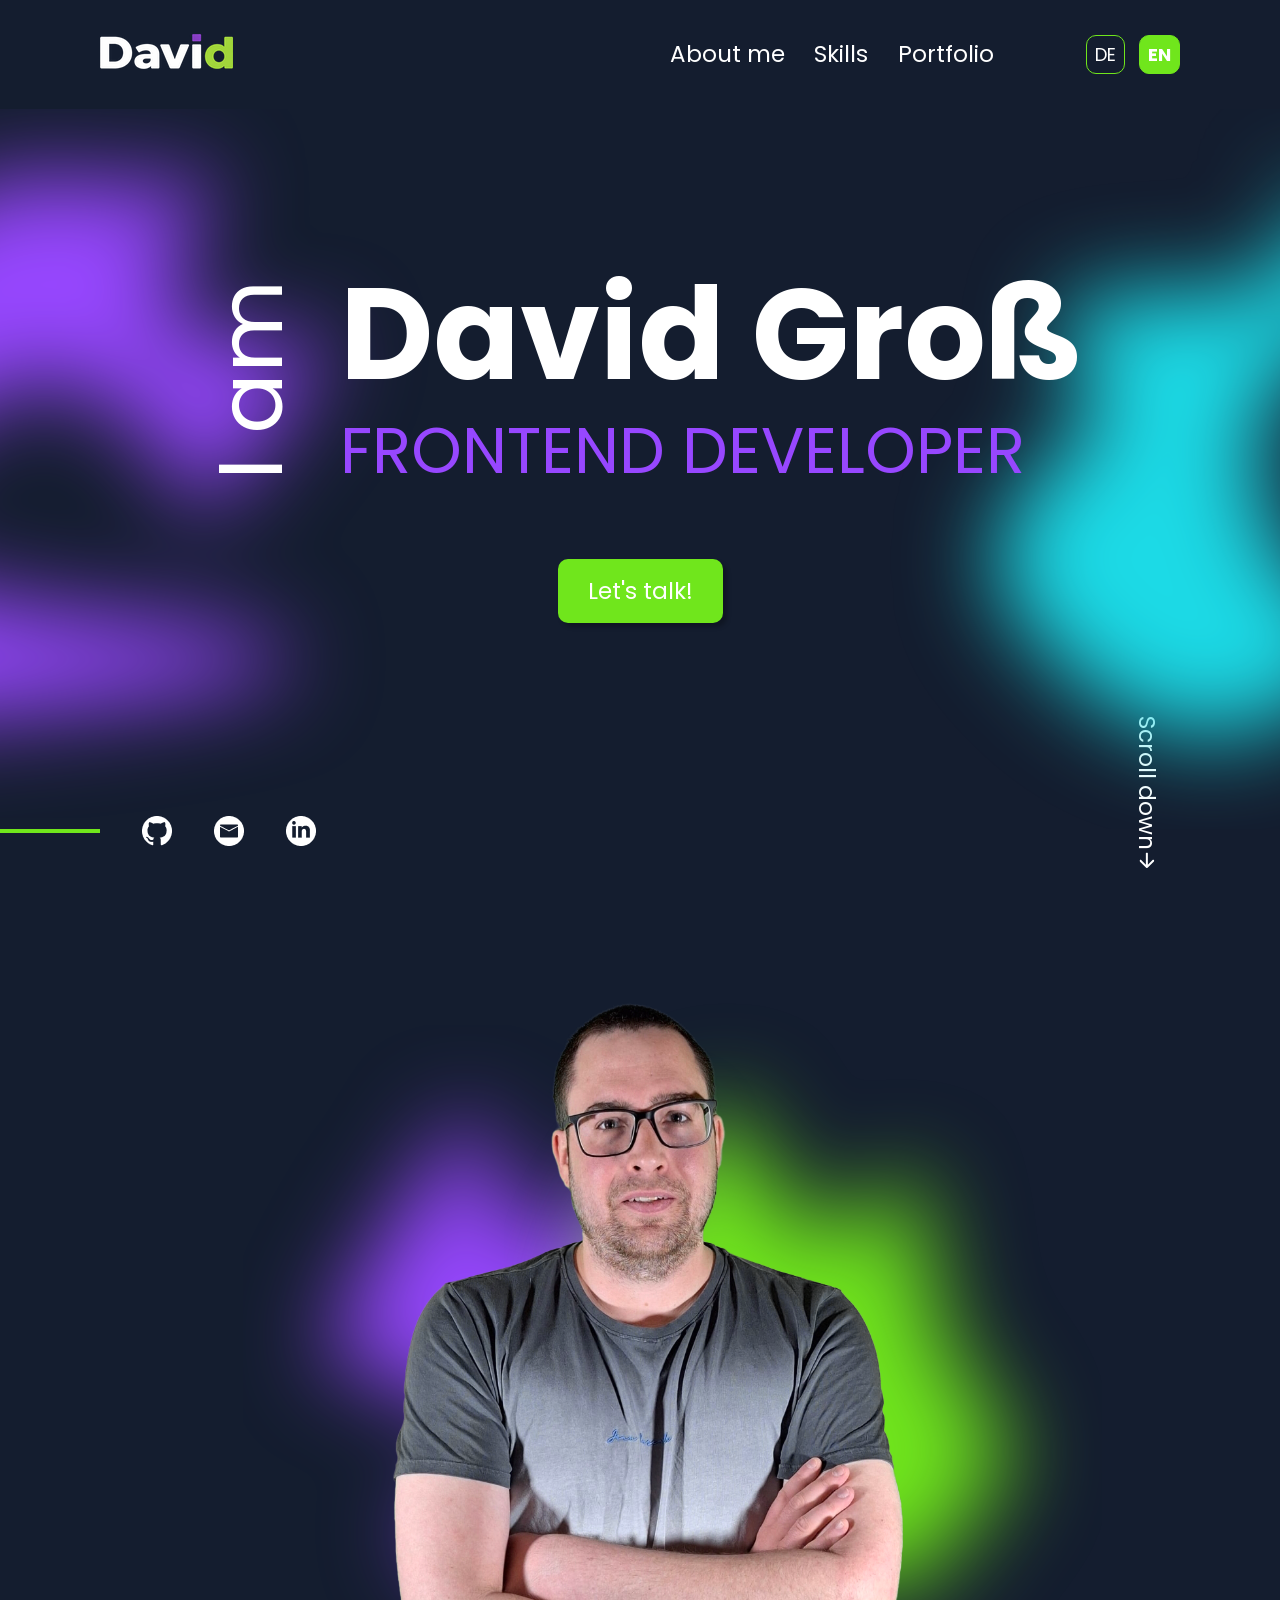
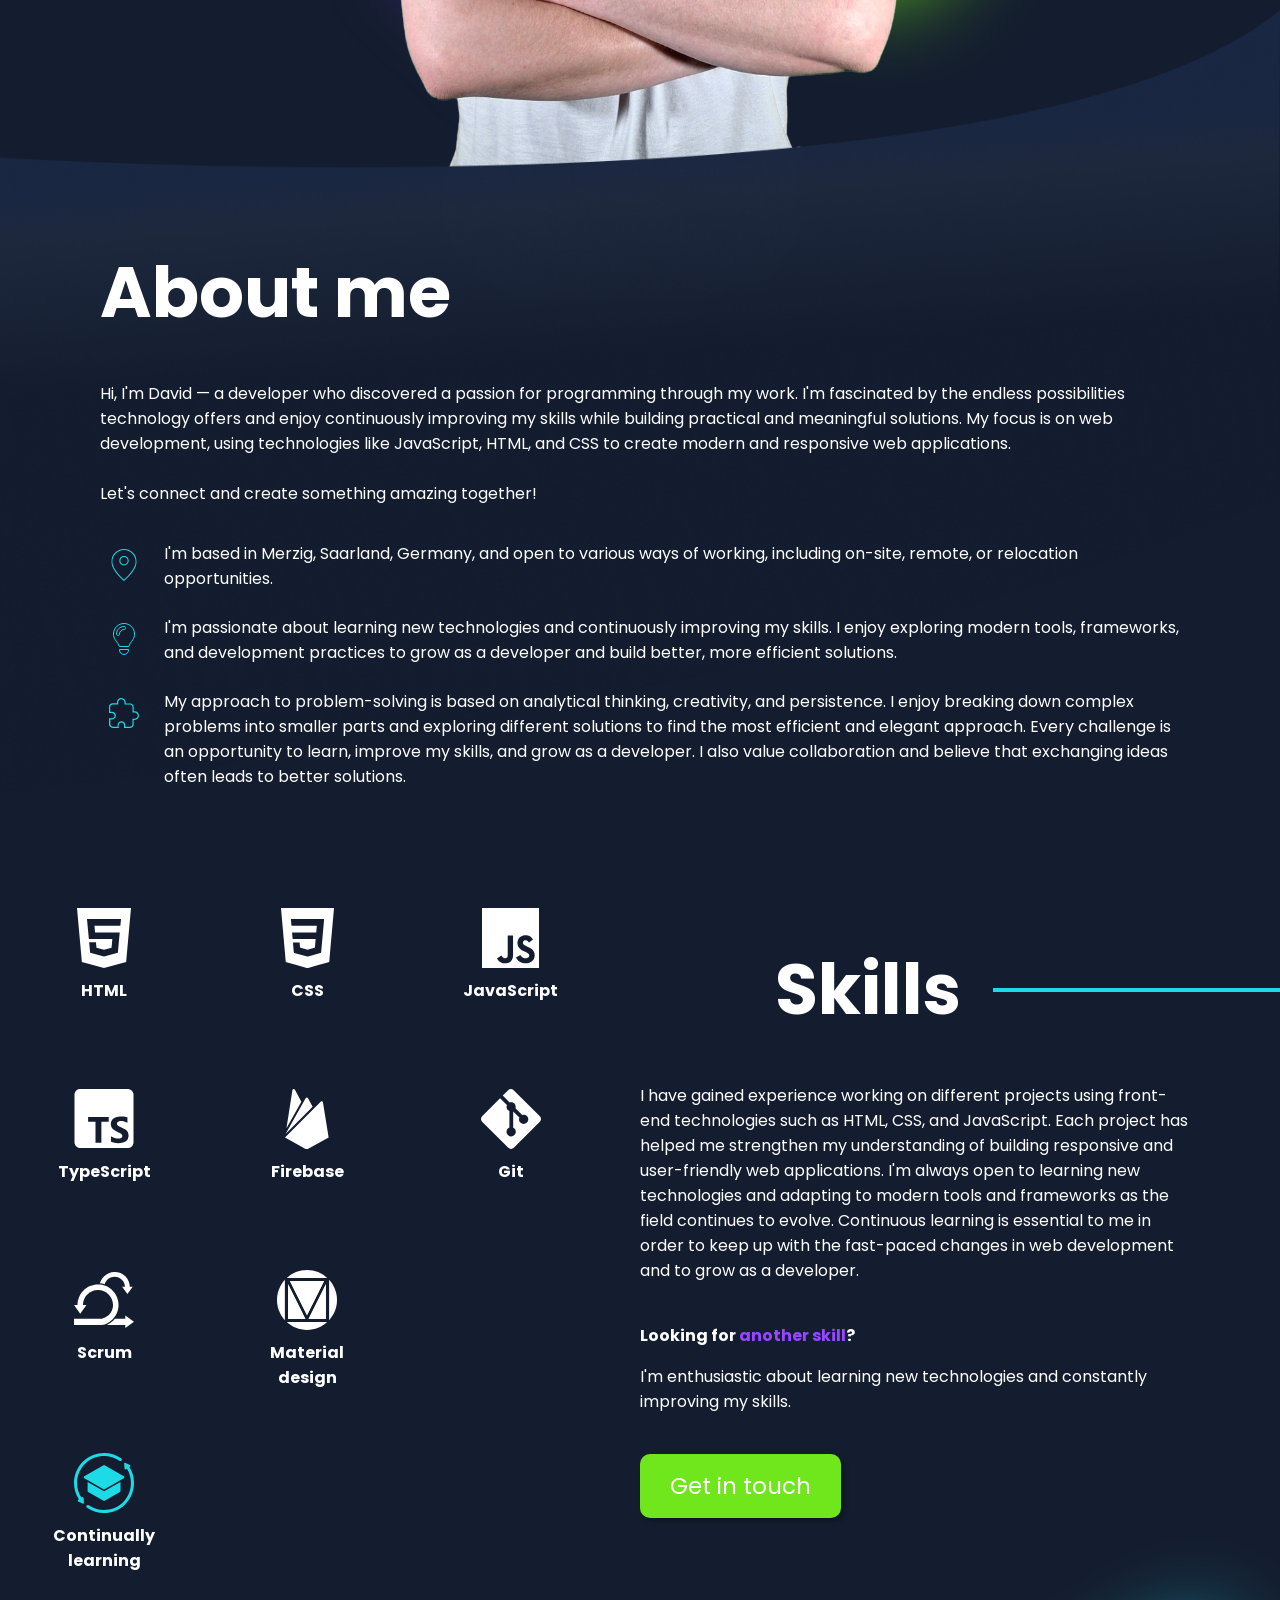
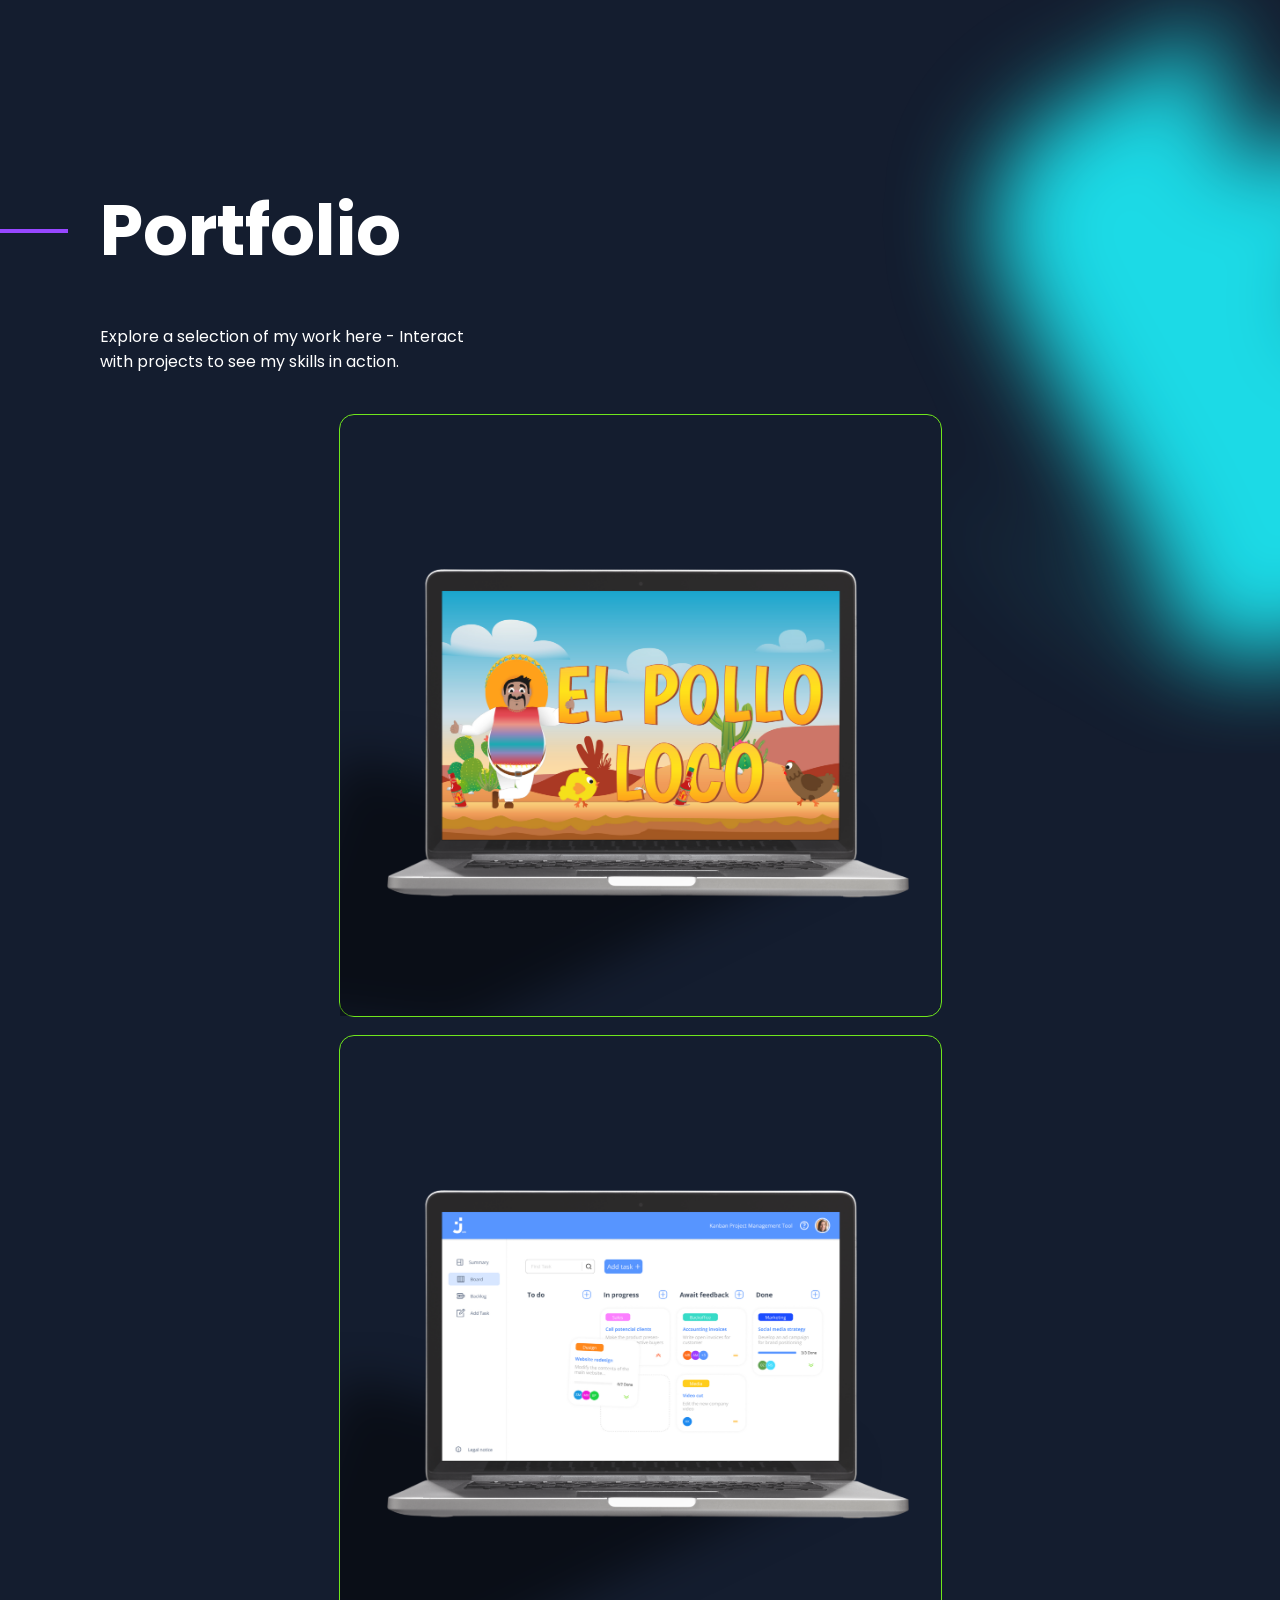
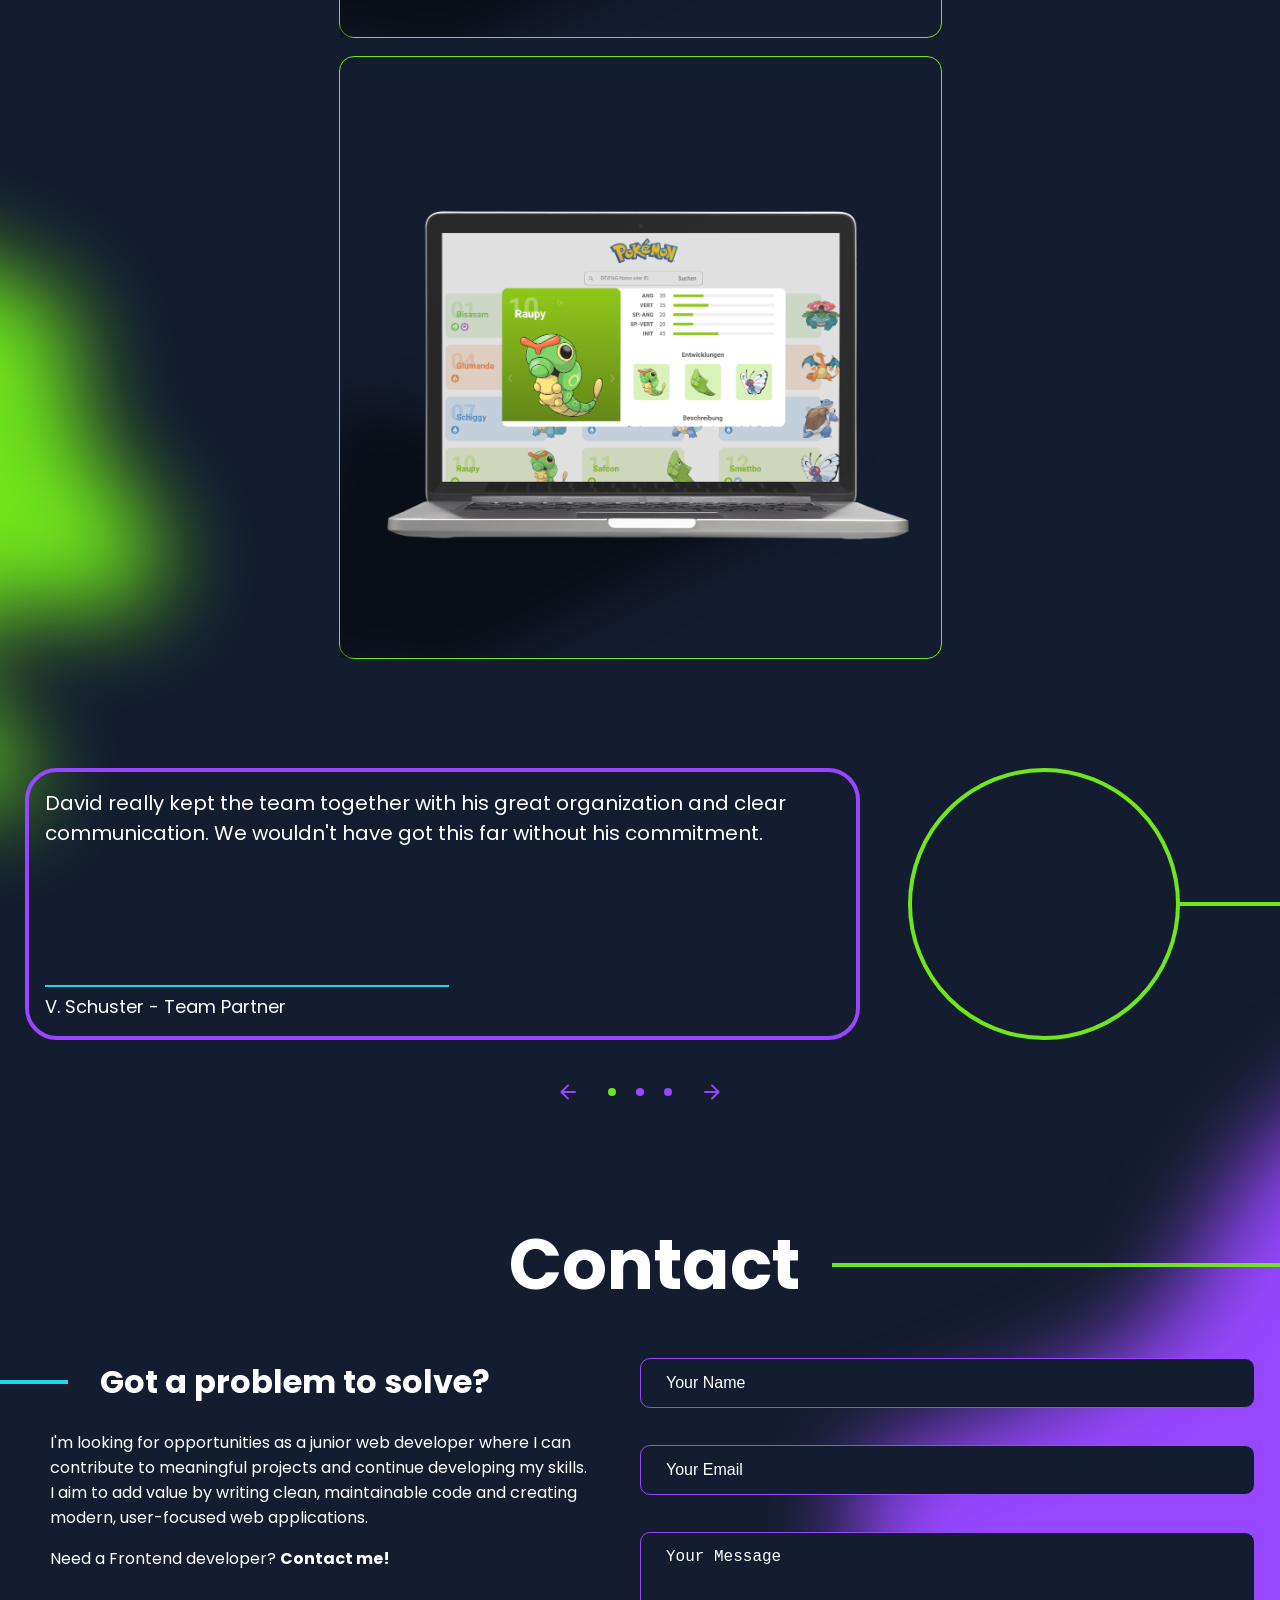
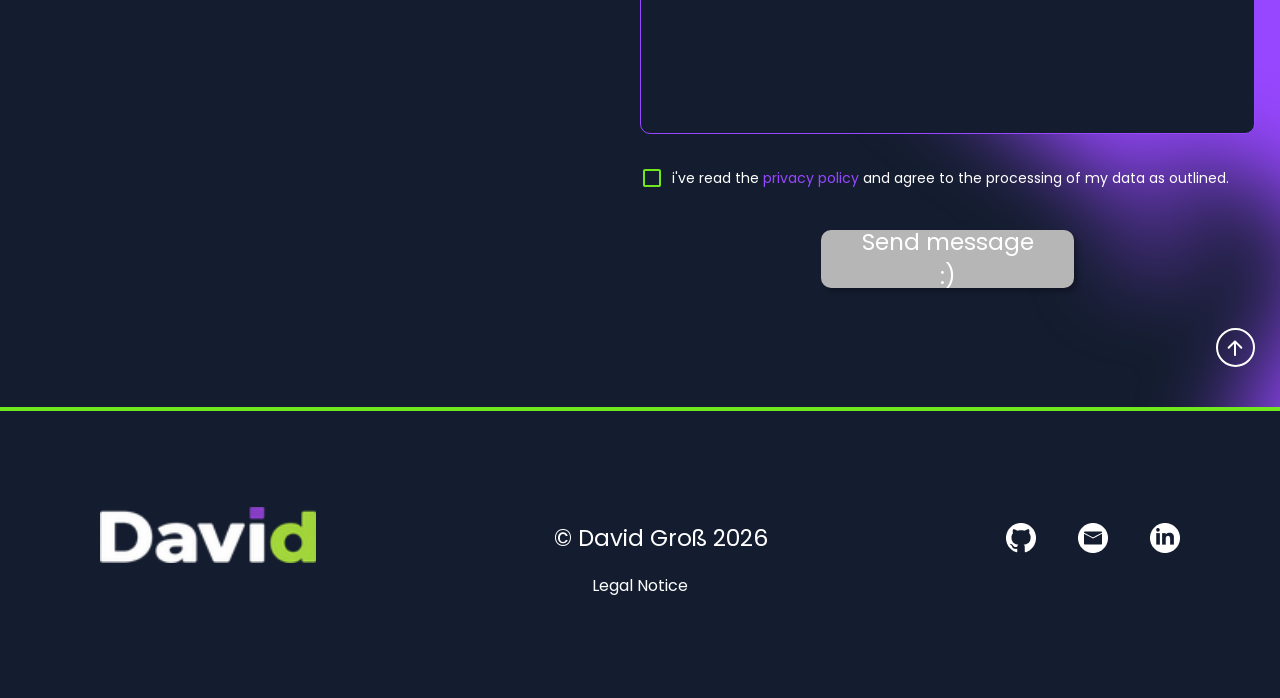
==== index.html @ eefb0d8e "edit for responsivness" ====
<!DOCTYPE html>
<html lang="en">

<head>
    <meta charset="UTF-8">
    <meta name="viewport" content="width=device-width, initial-scale=1.0">
    <title>Portfolio</title>
    <link rel="stylesheet" href="./style.css">
    <link rel="icon" type="image/x-icon" href="./assets/img/david-hero.png">
</head>

<body class="index-body" onload="init()">
    <section id="overlay" class="overlay d_none">
        <div class="overlay-card">
            <header class="overlay-header">
                <img src="./assets/img/david.png" alt="my Name">
                <button id="close_overlay" class="main-nav-burger-menu-btn">
                    <svg width="35" height="32" viewBox="0 0 35 32" fill="none">
                        <path d="M7 5.00024L27.6506 26.7615" stroke="white" stroke-width="2" stroke-linecap="round" />
                        <path d="M7 27L27.46 5.05939" stroke="white" stroke-width="2" stroke-linecap="round" />
                    </svg>
                </button>
            </header>
            <section class="overlay-menu-body">
                <nav class="overlay-nav">
                    <div class="overlay-nav-menu-links">
                        <div class="overlay-nav-menu-links-highlight-div">
                            <a data-i18n="nav.about_me" href="#about_me"></a>
                            <div class="overlay-nav-menu-links-highlight"></div>
                        </div>
                        <div class="overlay-nav-menu-links-highlight-div">
                            <a data-i18n="nav.skills" href="#skills"></a>
                            <div class="overlay-nav-menu-links-highlight"></div>
                        </div>
                        <div class="overlay-nav-menu-links-highlight-div">
                            <a href="#portfolio">Portfolio</a>
                            <div class="overlay-nav-menu-links-highlight"></div>
                        </div>
                        <div class="overlay-nav-menu-links-highlight-div">
                            <a data-i18n="nav.contact" href="#contact_section"></a>
                            <div class="overlay-nav-menu-links-highlight"></div>
                        </div>
                    </div>
                    <div class="overlay-nav-btns">
                        <button id="language_de_mobile">DE</button>
                        <p>/</p>
                        <button id="language_en_mobile">EN</button>
                    </div>
                </nav>
            </section>
        </div>
    </section>
    <main class="document-main">
        <nav class="main-nav">
            <div class="main-nav-content-limit">
                <a id="nav_to_Landing_section" href="#landing_section"><img src="./assets/img/david.png"
                        alt="my Name"></a>
                <section class="main-nav-menu">
                    <div class="main-nav-menu-links">
                        <div class="main-nav-menu-links-highlight-div">
                            <a data-i18n="nav.about_me" href="#about_me"></a>
                            <div class="main-nav-menu-links-highlight"></div>
                        </div>
                        <div class="main-nav-menu-links-highlight-div">
                            <a data-i18n="nav.skills" href="#skills"></a>
                            <div class="main-nav-menu-links-highlight"></div>
                        </div>
                        <div class="main-nav-menu-links-highlight-div">
                            <a href="#portfolio">Portfolio</a>
                            <div class="main-nav-menu-links-highlight"></div>
                        </div>
                    </div>
                    <div class="main-nav-btns">
                        <button id="language_de">DE</button>
                        <button id="language_en">EN</button>
                    </div>
                </section>
                <button id="open_overlay" class="main-nav-burger-menu-btn">
                    <svg width="32" height="30" viewBox="0 0 32 30" fill="none">
                        <path d="M1 1H31" stroke="white" stroke-width="2" stroke-linecap="round" />
                        <path d="M1 15H31" stroke="white" stroke-width="2" stroke-linecap="round" />
                        <path d="M1 29H31" stroke="white" stroke-width="2" stroke-linecap="round" />
                    </svg>
                </button>
            </div>
        </nav>
        <section class="landing-section" id="landing_section">
            <div class="landing-section-content">
                <section class="landing-section-content-main">
                    <div class="rotate-div">
                        <p class="landing-section-content-main-p">I am</p>
                    </div>
                    <div class="landing-section-content-main-container">
                        <h1>David Groß</h1>
                        <p class="landing-section-content-main-container-p">FRONTEND DEVELOPER</p>
                    </div>
                </section>
                <div class="landing-section-content-main-btn-container">
                    <a class="landing-section-content-main-btn" href="#contact_section" data-i18n="landing.btn"></a>
                </div>
            </div>
            <div class="landing-section-scr-dwn">
                <p data-i18n="landing.scrlDown"></p>
                <svg width="15" height="16" viewBox="0 0 15 16" fill="none">
                    <path
                        d="M8.36394 12.172L13.0209 7.515C13.4114 7.12453 14.0445 7.12453 14.4349 7.515C14.8254 7.90547 14.8254 8.53854 14.4349 8.929L8.07104 15.2929C7.68052 15.6834 7.04735 15.6834 6.65683 15.2929L0.292937 8.929C-0.097528 8.53853 -0.0975279 7.90547 0.292937 7.515C0.683403 7.12453 1.31647 7.12453 1.70694 7.515L6.36394 12.172V1C6.36394 0.447715 6.81165 0 7.36394 0C7.91622 0 8.36394 0.447715 8.36394 1V12.172Z"
                        fill="white" />
                </svg>
            </div>
            <footer class="landing-section-footer">
                <section class="landing-section-footer-links">
                    <div class="landing-section-footer-highlight"></div>
                    <a href="https://github.com/DavidGrossDev"><img src="./assets/img/github-icon.png"
                            alt="GitHub-Icon"></a>
                    <a href="mailto:d.g1r2o3s4s@gmail.com"><img src="./assets/img/email-icon.png" alt="Email-Icon"></a>
                    <a href="https://www.linkedin.com/in/david-gro%C3%9F-b38459408/"><img
                            src="./assets/img/linkedin-icon.png" alt="Linkedin-Icon"></a>
                </section>
            </footer>
            <svg class="landing-section-bckgrd-left-highlight" width="740" height="736" viewBox="0 0 740 736"
                fill="none">
                <g filter="url(#filter0_f_97220_3815)">
                    <path
                        d="M227.421 144.136C294.817 63.3604 430.658 102.422 444.032 107.395C444.032 107.395 566.744 48.2682 488.243 169.678C409.743 291.088 646.594 253.876 646.594 253.876L506.735 440.165C506.735 440.165 426.732 226.912 272.98 328.003C214.072 366.735 187.889 421.988 178.002 475.416C227.283 500.141 301.438 520.101 409.061 532.324C938.404 592.441 188.408 642.728 188.408 642.728C188.408 642.728 162.084 561.436 178.002 475.416C-15.102 378.533 173.728 208.489 227.421 144.136Z"
                        fill="#9747FF" />
                </g>
                <defs>
                    <filter id="filter0_f_97220_3815" x="0" y="0" width="739.594" height="735.728"
                        filterUnits="userSpaceOnUse" color-interpolation-filters="sRGB">
                        <feFlood flood-opacity="0" result="BackgroundImageFix" />
                        <feBlend mode="normal" in="SourceGraphic" in2="BackgroundImageFix" result="shape" />
                        <feGaussianBlur stdDeviation="46.5" result="effect1_foregroundBlur_97220_3815" />
                    </filter>
                </defs>
            </svg>
            <svg class="landing-section-bckgrd-right-highlight" width="900" height="759" viewBox="0 0 783 759"
                fill="none">
                <g filter="url(#filter0_f_97220_3813)">
                    <path
                        d="M93.4972 533C35.1303 445.477 184.439 354.917 192.997 343.5C192.997 343.5 59.4973 208 254.497 220C449.497 232 372.997 93 372.997 93L524.182 244C524.182 244 297 260.294 350.378 436.39C371.073 504.661 417.486 545.591 466.565 570.119C505.807 523.277 545.662 456.455 584.885 363.785C792.538 -126.825 628.238 606.679 628.238 606.679C628.238 606.679 544.077 608.855 466.565 570.119C298.052 771.266 140.839 603.991 93.4972 533Z"
                        fill="#1CDAE6" />
                </g>
                <defs>
                    <filter id="filter0_f_97220_3813" x="-200" y="-200" width="1200" height="1200"
                        filterUnits="userSpaceOnUse" color-interpolation-filters="sRGB">
                        <feFlood flood-opacity="0" result="BackgroundImageFix" />
                        <feBlend mode="normal" in="SourceGraphic" in2="BackgroundImageFix" result="shape" />
                        <feGaussianBlur stdDeviation="46.5" result="effect1_foregroundBlur_97220_3813" />
                    </filter>
                </defs>
            </svg>
        </section>
        <div class="sharedbckgrd">
            <section class="about-section" id="about_me">
                <div class="about-section-left">
                    <section class="about-me-description">
                        <h2 data-i18n="about_me.title">About me</h2>
                        <div>
                            <p data-i18n="about_me.description.mainContent"></p>
                            <br>
                            <p data-i18n="about_me.description.callOut"></p>
                        </div>
                    </section>
                    <section class="about-me-description-list">
                        <div class="about-me-description-point">
                            <svg width="48" height="48" viewBox="0 0 48 48" fill="none">
                                <g clip-path="url(#clip0_105147_4782)">
                                    <path
                                        d="M24.005 9C30.435 9 35.675 14.23 35.675 20.67C35.675 27.68 26.545 36.39 24.005 38.67C21.465 36.39 12.335 27.68 12.335 20.67C12.335 14.23 17.565 9 24.005 9ZM24.005 8C17.005 8 11.335 13.67 11.335 20.67C11.335 29.34 24.005 40 24.005 40C24.005 40 36.675 29.33 36.675 20.67C36.665 13.67 30.995 8 24.005 8Z"
                                        fill="#1CDAE6" />
                                    <path
                                        d="M24.005 16C26.025 16 27.675 17.64 27.675 19.67C27.675 21.7 26.035 23.34 24.005 23.34C21.975 23.34 20.335 21.7 20.335 19.67C20.335 17.64 21.975 16 24.005 16ZM24.005 15C21.425 15 19.335 17.09 19.335 19.67C19.335 22.25 21.425 24.34 24.005 24.34C26.585 24.34 28.675 22.25 28.675 19.67C28.675 17.09 26.585 15 24.005 15Z"
                                        fill="#1CDAE6" />
                                </g>
                                <defs>
                                    <clipPath id="clip0_105147_4782">
                                        <rect width="25.33" height="32" fill="white" transform="translate(11.335 8)" />
                                    </clipPath>
                                </defs>
                            </svg>
                            <p data-i18n="about_me.location"></p>
                        </div>
                        <div class="about-me-description-point">
                            <svg width="48" height="48" viewBox="0 0 48 48" fill="none">
                                <path
                                    d="M28.514 34.5V35C28.514 37.4849 26.4956 39.4998 24.0004 39.5C21.5049 39.5 19.4857 37.485 19.4857 35V34.5H28.514ZM24.0004 8.5C29.8171 8.50023 34.5304 13.2022 34.5306 19.0059C34.5306 21.0921 33.9209 23.0307 32.8685 24.666L32.6527 24.9893C32.3436 25.4332 32.0212 25.8718 31.6947 26.3164L31.6937 26.3184C30.5407 27.9001 29.3179 29.5608 28.6527 31.4941H19.35C18.6903 29.5628 17.4667 27.8947 16.306 26.3105H16.3051C15.9785 25.866 15.6562 25.4273 15.347 24.9834V24.9824L15.1302 24.6602C14.0786 23.03 13.4691 21.0865 13.4691 19C13.4691 13.2025 18.1832 8.5 24.0004 8.5ZM24.0004 11.5C19.846 11.5 16.4799 14.8538 16.4799 19C16.4799 19.8273 17.1566 20.4998 17.9828 20.5C18.8092 20.5 19.4857 19.8275 19.4857 19C19.4857 16.515 21.5049 14.5 24.0004 14.5C24.8265 14.4998 25.5023 13.8273 25.5023 13C25.5023 12.1727 24.8265 11.5002 24.0004 11.5Z"
                                    stroke="#1CDAE6" />
                            </svg>
                            <p data-i18n="about_me.passion"></p>
                        </div>
                        <div class="about-me-description-point">
                            <svg width="48" height="48" viewBox="0 0 48 48" fill="none">
                                <path
                                    d="M21.3952 10.1976C23.1317 10.2575 24.509 11.6946 24.509 13.4311V14.3293V15.5269H25.7066H29.9581H30.018C30.3174 15.5269 30.6168 15.5868 30.9162 15.7066C31.1557 15.8263 31.3952 15.9461 31.6347 16.1257L31.7545 16.2455C31.994 16.485 32.1736 16.7246 32.2934 17.024C32.4132 17.3234 32.473 17.6228 32.473 17.982V22.2335V23.4311H33.6707H34.5689C36.3653 23.4311 37.8024 24.8084 37.8024 26.5449C37.8024 28.3413 36.3653 29.7784 34.6287 29.7784H33.6707H32.473V30.976V35.2275C32.473 36.6048 31.3952 37.7425 30.018 37.7425H25.2275V35.8862C25.2275 35.4671 25.1677 34.988 24.988 34.5689C24.8084 34.1497 24.5689 33.7904 24.2695 33.491C23.5509 32.7725 22.5329 32.3533 21.4551 32.3533H21.3952C20.5569 32.3533 19.7784 32.5928 19.1198 33.0719H19.0599L18.7006 33.3713C17.9222 34.0299 17.5629 34.9281 17.5629 35.8862V37.6826H12.8323C12.2335 37.6826 11.6347 37.4431 11.1557 37.024L11.0359 36.9042C10.5569 36.4251 10.3174 35.7665 10.3174 35.1078V30.3772H12.1737C13.0719 30.3772 13.9701 30.018 14.6886 29.2994C15.0479 28.9401 15.3473 28.4611 15.5269 27.982C15.7066 27.503 15.8263 26.9641 15.8263 26.4252C15.7665 24.3892 14.0898 22.6527 12.1138 22.6527H10.1976V17.8623C10.1976 17.503 10.2575 17.2036 10.3772 16.9042C10.497 16.6048 10.6766 16.3653 10.9162 16.1257C11.3952 15.6467 11.994 15.4072 12.7126 15.4072H16.9641H18.1617V14.2096V13.3713C18.1617 12.9521 18.2216 12.5329 18.4012 12.1138L18.4611 12.0539C18.6407 11.6946 18.8802 11.3952 19.1198 11.0958C19.4192 10.7964 19.7784 10.5569 20.1377 10.4371C20.497 10.2575 20.9162 10.1976 21.3952 10.1976ZM21.3353 9C20.7964 9 20.1976 9.11976 19.6587 9.2994C19.1198 9.53892 18.6407 9.83833 18.2216 10.2575C17.8024 10.6767 17.503 11.1557 17.2635 11.6946C17.0239 12.2335 16.9042 12.8323 16.9042 13.3713V14.3293H12.6527C11.6946 14.3293 10.7365 14.6886 10.0778 15.3473C9.71856 15.7066 9.47904 16.0659 9.23952 16.5449C9.11976 17.024 9 17.503 9 17.982V23.9701H11.994C13.3713 23.9701 14.509 25.1677 14.5689 26.6048C14.5689 26.9641 14.509 27.3234 14.3293 27.6826C14.2096 28.0419 13.9701 28.3413 13.7305 28.5808C13.2515 29.0599 12.6527 29.2994 12.0539 29.2994H9V35.2275C9 36.1856 9.41916 37.1437 10.0778 37.8623C10.7964 38.5808 11.6946 38.9401 12.7126 38.9401H18.6407V35.9461C18.6407 35.1677 19.0599 34.6287 19.4192 34.3293C19.9581 33.8503 20.6168 33.6108 21.3353 33.6108C21.3353 33.6108 21.3353 33.6108 21.3952 33.6108C22.1737 33.6108 22.8922 33.9102 23.3713 34.3892C23.5509 34.5689 23.7305 34.8084 23.8503 35.1078C23.9701 35.3473 24.0299 35.6467 24.0299 35.9461V39H30.018C32.0539 39 33.6707 37.3234 33.6707 35.2874V31.0359H34.6287C37.0239 31.0359 39 29.0599 39 26.6048C39 24.2096 37.0239 22.2934 34.5689 22.2934H33.6707V18.0419C33.6707 17.5629 33.6108 17.0838 33.3713 16.6048C33.1916 16.1258 32.8922 15.7665 32.5928 15.4072C32.2335 15.0479 31.8742 14.8084 31.3952 14.6287C30.976 14.4491 30.497 14.3892 30.018 14.3892C30.018 14.3892 30.018 14.3892 29.9581 14.3892H25.7066V13.491C25.7066 11.0359 23.7904 9.05988 21.3353 9C21.3952 9 21.3952 9 21.3353 9Z"
                                    fill="#1CDAE6" />
                            </svg>
                            <p data-i18n="about_me.approach"></p>
                        </div>
                    </section>
                </div>
                <div class="about-section-right">
                    <div class="me-img">
                    </div>
                    <svg class="me-img-highlight" width="859" height="820" viewBox="0 0 859 820" fill="none">
                        <g filter="url(#filter0_f_230_447)">
                            <path
                                d="M80 355.782C140.327 224.726 178.506 179.332 190.055 173.017C190.055 173.017 227.25 43.1862 258.33 183.604C289.41 324.021 411.694 126.211 411.694 126.211L447.36 355.782L308.241 439.215L447.36 490.07L383.161 726.328L163.051 526.289L308.241 439.215L80 355.782Z"
                                fill="#9747FF" />
                        </g>
                        <g filter="url(#filter1_f_230_447)">
                            <path
                                d="M416.487 380.543C243.324 332.689 490.175 92.9999 490.175 92.9999C490.175 92.9999 548.98 296.742 630.037 202.17C711.094 107.599 654.418 296.743 728.219 383.067C802.019 469.391 743.149 494.453 743.149 494.453C743.149 494.453 666.407 636.961 603.857 584.247C541.306 531.534 468.671 498.2 441.167 451.8C416.367 409.96 432.897 394.986 458.891 391.875C446.504 388.699 432.424 384.948 416.487 380.543Z"
                                fill="#70E61C" />
                        </g>
                        <defs>
                            <filter id="filter0_f_230_447" x="-13" y="25.3276" width="553.36" height="794"
                                filterUnits="userSpaceOnUse" color-interpolation-filters="sRGB">
                                <feFlood flood-opacity="0" result="BackgroundImageFix" />
                                <feBlend mode="normal" in="SourceGraphic" in2="BackgroundImageFix" result="shape" />
                                <feGaussianBlur stdDeviation="46.5" result="effect1_foregroundBlur_230_447" />
                            </filter>
                            <filter id="filter1_f_230_447" x="261.878" y="0" width="596.516" height="688.947"
                                filterUnits="userSpaceOnUse" color-interpolation-filters="sRGB">
                                <feFlood flood-opacity="0" result="BackgroundImageFix" />
                                <feBlend mode="normal" in="SourceGraphic" in2="BackgroundImageFix" result="shape" />
                                <feGaussianBlur stdDeviation="46.5" result="effect1_foregroundBlur_230_447" />
                            </filter>
                        </defs>
                    </svg>
                </div>
            </section>
            <section class="skills-section" id="skills">
                <section class="skills-section-left">
                    <section id="skills_list" class="skills-list"></section>
                    <div class="skills-list-continually-leraning-container">
                        <div id="continually_learning" class="continually-learnig"></div>
                    </div>
                </section>
                <section class="skills-section-right">
                    <div class="skills-section-headline">
                        <h2 data-i18n="skills.title"></h2>
                        <div class="skills-section-headline-highlight"></div>
                    </div>
                    <div class="skills-section-right-main-container">
                        <p data-i18n="skills.mainContent"></p>
                        <section class="skills-section-right-small-skills-list">
                            <div id="skills_list_small" class="skills-section-right-small-skills-list-visuals"></div>

                            <div id="continually_learning_small" class="continually-learnig"></div>

                        </section>
                        <div class="skills-section-right-callout-container">
                            <p id="skill_section_callOut" class="skills-section-right-callout"></p>
                            <p data-i18n="skills.callOut"></p>
                        </div>
                        <div class="get-in-touch-btn-container">
                            <a class="get-in-touch-btn" href="#contact_section" data-i18n="skills.btn"></a>
                        </div>
                    </div>
                </section>
            </section>
        </div>
        <section class="portfolio-section" id="portfolio">
            <div class="portfolio-section-header">
                <div class="portfolio-section-header-headline">
                    <div class="portfolio-section-header-headline-highlight"></div>
                    <h2>Portfolio</h2>
                </div>
                <p data-i18n="portfolio.explore"></p>
            </div>
            <div id="portfolio_projects_section" class="portfolio-projects-section"></div>
            <svg class="portfolio-right-highlight" width="829" height="822" viewBox="0 0 829 822" fill="none">
                <g filter="url(#filter0_f_230_440)">
                    <path
                        d="M142.53 282.236C156.971 178.032 292.904 139.291 306.883 136.433C306.883 136.433 379.716 21.3269 377.356 165.885C374.996 310.444 525.665 137.464 568.204 200.104C609.505 260.922 375.378 417.379 536.183 385.61C696.989 353.841 783.569 251.39 706.606 418.529C629.643 585.668 548.542 751.216 373.274 725.939C362.368 724.366 343.41 715.955 320.322 703.696C304.661 705.354 270.61 688.424 210.09 645.055C-54.4247 455.5 194.389 636.831 320.322 703.696C385.659 696.776 130.882 366.292 142.53 282.236Z"
                        fill="#1CDAE6" />
                </g>
                <defs>
                    <filter id="filter0_f_230_440" x="0" y="0" width="828.063" height="821.508"
                        filterUnits="userSpaceOnUse" color-interpolation-filters="sRGB">
                        <feFlood flood-opacity="0" result="BackgroundImageFix" />
                        <feBlend mode="normal" in="SourceGraphic" in2="BackgroundImageFix" result="shape" />
                        <feGaussianBlur stdDeviation="46.5" result="effect1_foregroundBlur_230_440" />
                    </filter>
                </defs>
            </svg>
            <svg class="portfolio-left-highlight" width="898" height="976" viewBox="0 0 898 976" fill="none">
                <g filter="url(#filter0_f_97220_3814)">
                    <path
                        d="M102.697 93.0046C33.1645 93.7956 360.36 606.097 360.36 606.097C360.36 606.097 479.373 671.268 570.175 738.732C539.361 808.226 580.664 908.588 652.317 876.191C702.594 853.459 646.298 795.29 570.175 738.732C586.773 701.299 624.296 672.822 689.271 678.874C874.87 696.163 780.759 576.902 780.759 576.902C780.759 576.902 706.306 510.094 715.439 442.436L715.52 441.834C724.579 374.747 725.304 369.372 460.549 282.006C195.004 194.378 172.23 92.2135 102.697 93.0046Z"
                        fill="#70E61C" />
                </g>
                <defs>
                    <filter id="filter0_f_97220_3814" x="0" y="0" width="897.618" height="975.457"
                        filterUnits="userSpaceOnUse" color-interpolation-filters="sRGB">
                        <feFlood flood-opacity="0" result="BackgroundImageFix" />
                        <feBlend mode="normal" in="SourceGraphic" in2="BackgroundImageFix" result="shape" />
                        <feGaussianBlur stdDeviation="46.5" result="effect1_foregroundBlur_97220_3814" />
                    </filter>
                </defs>
            </svg>
        </section>
        <section class="comments-section">
            <div id="comments_area" class="comments-section-main"></div>
            <div class="switch-comment-btns">
                <button id="comments_left_arrow">
                    <svg width="32" height="32" viewBox="0 0 32 32" fill="none">
                        <mask id="mask0_183473_355" style="mask-type:alpha" maskUnits="userSpaceOnUse" x="0" y="0"
                            width="32" height="32">
                            <rect width="32" height="32" fill="#D9D9D9" />
                        </mask>
                        <g mask="url(#mask0_183473_355)">
                            <path
                                d="M10.4332 17.3332L16.9666 23.8666C17.2332 24.1332 17.361 24.4443 17.3499 24.7999C17.3388 25.1555 17.1999 25.4666 16.9332 25.7332C16.6666 25.9777 16.3555 26.1055 15.9999 26.1166C15.6443 26.1277 15.3332 25.9999 15.0666 25.7332L6.26657 16.9332C6.13324 16.7999 6.03879 16.6555 5.98324 16.4999C5.92768 16.3443 5.8999 16.1777 5.8999 15.9999C5.8999 15.8221 5.92768 15.6555 5.98324 15.4999C6.03879 15.3443 6.13324 15.1999 6.26657 15.0666L15.0666 6.26657C15.311 6.02212 15.6166 5.8999 15.9832 5.8999C16.3499 5.8999 16.6666 6.02212 16.9332 6.26657C17.1999 6.53324 17.3332 6.8499 17.3332 7.21657C17.3332 7.58324 17.1999 7.8999 16.9332 8.16657L10.4332 14.6666H25.3332C25.711 14.6666 26.0277 14.7943 26.2832 15.0499C26.5388 15.3055 26.6666 15.6221 26.6666 15.9999C26.6666 16.3777 26.5388 16.6943 26.2832 16.9499C26.0277 17.2055 25.711 17.3332 25.3332 17.3332H10.4332Z"
                                fill="#9747FF" />
                        </g>
                    </svg>
                </button>
                <svg class="comment-mark" width="8" height="8" viewBox="0 0 8 8" fill="none">
                    <circle cx="4" cy="4" r="4" fill="#9747FF" />
                </svg>
                <svg class="comment-mark" width="8" height="8" viewBox="0 0 8 8" fill="none">
                    <circle cx="4" cy="4" r="4" fill="#9747FF" />
                </svg>
                <svg class="comment-mark" width="8" height="8" viewBox="0 0 8 8" fill="none">
                    <circle cx="4" cy="4" r="4" fill="#9747FF" />
                </svg>
                <button id="comments_right_arrow">
                    <svg width="32" height="32" viewBox="0 0 32 32" fill="none">
                        <mask id="mask0_183473_365" style="mask-type:alpha" maskUnits="userSpaceOnUse" x="0" y="0"
                            width="32" height="32">
                            <rect width="32" height="32" fill="#D9D9D9" />
                        </mask>
                        <g mask="url(#mask0_183473_365)">
                            <path
                                d="M21.5666 17.3332H6.66659C6.28881 17.3332 5.97214 17.2055 5.71659 16.9499C5.46103 16.6943 5.33325 16.3777 5.33325 15.9999C5.33325 15.6221 5.46103 15.3055 5.71659 15.0499C5.97214 14.7943 6.28881 14.6666 6.66659 14.6666H21.5666L15.0333 8.13323C14.7666 7.86657 14.6388 7.55546 14.6499 7.1999C14.661 6.84435 14.7999 6.53324 15.0666 6.26657C15.3333 6.02212 15.6444 5.89435 15.9999 5.88324C16.3555 5.87212 16.6666 5.9999 16.9333 6.26657L25.7333 15.0666C25.8666 15.1999 25.961 15.3443 26.0166 15.4999C26.0721 15.6555 26.0999 15.8221 26.0999 15.9999C26.0999 16.1777 26.0721 16.3443 26.0166 16.4999C25.961 16.6555 25.8666 16.7999 25.7333 16.9332L16.9333 25.7332C16.6888 25.9777 16.3833 26.0999 16.0166 26.0999C15.6499 26.0999 15.3333 25.9777 15.0666 25.7332C14.7999 25.4666 14.6666 25.1499 14.6666 24.7832C14.6666 24.4166 14.7999 24.0999 15.0666 23.8332L21.5666 17.3332Z"
                                fill="#9747FF" />
                        </g>
                    </svg>
                </button>
            </div>
        </section>
        <section class="contact-section" id="contact_section">
            <div class="contact-section-header">
                <h2 data-i18n="contact.title"></h2>
                <div class="contact-section-header-highlight"></div>
            </div>
            <main class="contact-section-main">
                <section class="contact-section-main-left">
                    <div class="contact-section-main-left-header">
                        <div class="contact-section-main-left-header-highlight"></div>
                        <h3 data-i18n="contact.undertitle"></h3>
                    </div>
                    <div class="contact-section-main-left-content">
                        <p data-i18n="contact.mainContent"></p>
                        <div id="contact_section_callout" class="contact-section-call-out"></div>
                    </div>
                </section>
                <section class="contact-section-main-right">
                    <form action="">
                        <div class="form-input-container">
                            <label for="name">
                                <input id="name" type="text" class="inputfield"
                                    data-i18n-placeholder="form.placeholder.namePh">
                                <svg id="name_fail_svg" class="d_none" width="26" height="25" viewBox="0 0 26 25"
                                    fill="none">
                                    <g clip-path="url(#clip0_167_974)">
                                        <path
                                            d="M12.5247 0C5.6213 0 0 5.6213 0 12.5247C0 19.428 5.6213 25.0493 12.5247 25.0493C19.428 25.0493 25.0493 19.428 25.0493 12.5247C25.0493 5.6213 19.428 0 12.5247 0ZM13.9053 21.499C13.5108 21.8442 13.0671 22.0414 12.5247 22.0414C11.9822 22.0414 11.5385 21.8442 11.144 21.499C10.7495 21.1538 10.5523 20.6607 10.5523 20.0197C10.5523 19.4773 10.7495 19.0335 11.144 18.6391C11.5385 18.2446 11.9822 18.0473 12.574 18.0473C13.1164 18.0473 13.6095 18.2446 14.0039 18.6391C14.3984 19.0335 14.5957 19.4773 14.5957 20.0197C14.497 20.6607 14.2998 21.1538 13.9053 21.499ZM14.3984 7.84024L13.8067 14.3491C13.7574 15.1381 13.6095 15.7298 13.4122 16.1243C13.215 16.5187 12.8698 16.7653 12.426 16.7653C11.9329 16.7653 11.6371 16.568 11.4398 16.1736C11.2426 15.7791 11.144 15.1381 11.0454 14.3491L10.6016 8.03747C10.503 6.80473 10.503 5.91716 10.503 5.37475C10.503 4.63511 10.7002 4.0927 11.0947 3.64892C11.4892 3.25444 11.9822 3.0572 12.6233 3.0572C13.3629 3.0572 13.9053 3.30375 14.1519 3.84615C14.3984 4.38856 14.5464 5.1282 14.5464 6.1144C14.497 6.6568 14.497 7.24852 14.3984 7.84024Z"
                                            fill="#E61C40" />
                                    </g>
                                    <defs>
                                        <clipPath id="clip0_167_974">
                                            <rect width="25.0493" height="25" fill="white" />
                                        </clipPath>
                                    </defs>
                                </svg>
                                <svg id="name_success_svg" class="d_none" width="25" height="25" viewBox="0 0 25 25"
                                    fill="none">
                                    <g clip-path="url(#clip0_167_980)">
                                        <path
                                            d="M12.4717 0C5.61225 0 0 5.61225 0 12.4717C0 19.3878 5.61225 25 12.4717 25C19.3878 25 24.9433 19.3878 24.9433 12.4717C25 5.61225 19.3878 0 12.4717 0ZM20.1247 6.46258L11.9615 19.898C11.678 20.3515 11.2245 20.6916 10.6576 20.6916C10.6009 20.6916 10.5442 20.6916 10.4875 20.6916C9.97732 20.6916 9.52381 20.4649 9.18367 20.1247L5.04535 15.3061C4.42177 14.6259 4.47846 13.5488 5.21542 12.9252C5.89569 12.3016 7.02948 12.3583 7.59637 13.0952L10.2608 16.1565L17.1769 4.70522C17.6871 3.91157 18.7075 3.62812 19.5011 4.13832C20.3515 4.59184 20.5782 5.66893 20.1247 6.46258Z"
                                            fill="#70E61C" />
                                    </g>
                                    <defs>
                                        <clipPath id="clip0_167_980">
                                            <rect width="25" height="25" fill="white" />
                                        </clipPath>
                                    </defs>
                                </svg>
                            </label>
                            <p id="name_alert_msg" class="alertmessage d_none" data-i18n="form.nameMsg"></p>
                        </div>
                        <div class="form-input-container">
                            <label for="email">
                                <input id="email" class="inputfield" type="text"
                                    data-i18n-placeholder="form.placeholder.emailPh">
                                <svg id="email_fail_svg" class="d_none" width="26" height="25" viewBox="0 0 26 25"
                                    fill="none">
                                    <g clip-path="url(#clip0_167_974)">
                                        <path
                                            d="M12.5247 0C5.6213 0 0 5.6213 0 12.5247C0 19.428 5.6213 25.0493 12.5247 25.0493C19.428 25.0493 25.0493 19.428 25.0493 12.5247C25.0493 5.6213 19.428 0 12.5247 0ZM13.9053 21.499C13.5108 21.8442 13.0671 22.0414 12.5247 22.0414C11.9822 22.0414 11.5385 21.8442 11.144 21.499C10.7495 21.1538 10.5523 20.6607 10.5523 20.0197C10.5523 19.4773 10.7495 19.0335 11.144 18.6391C11.5385 18.2446 11.9822 18.0473 12.574 18.0473C13.1164 18.0473 13.6095 18.2446 14.0039 18.6391C14.3984 19.0335 14.5957 19.4773 14.5957 20.0197C14.497 20.6607 14.2998 21.1538 13.9053 21.499ZM14.3984 7.84024L13.8067 14.3491C13.7574 15.1381 13.6095 15.7298 13.4122 16.1243C13.215 16.5187 12.8698 16.7653 12.426 16.7653C11.9329 16.7653 11.6371 16.568 11.4398 16.1736C11.2426 15.7791 11.144 15.1381 11.0454 14.3491L10.6016 8.03747C10.503 6.80473 10.503 5.91716 10.503 5.37475C10.503 4.63511 10.7002 4.0927 11.0947 3.64892C11.4892 3.25444 11.9822 3.0572 12.6233 3.0572C13.3629 3.0572 13.9053 3.30375 14.1519 3.84615C14.3984 4.38856 14.5464 5.1282 14.5464 6.1144C14.497 6.6568 14.497 7.24852 14.3984 7.84024Z"
                                            fill="#E61C40" />
                                    </g>
                                    <defs>
                                        <clipPath id="clip0_167_974">
                                            <rect width="25.0493" height="25" fill="white" />
                                        </clipPath>
                                    </defs>
                                </svg>
                                <svg id="email_success_svg" class="d_none" width="25" height="25" viewBox="0 0 25 25"
                                    fill="none">
                                    <g clip-path="url(#clip0_167_980)">
                                        <path
                                            d="M12.4717 0C5.61225 0 0 5.61225 0 12.4717C0 19.3878 5.61225 25 12.4717 25C19.3878 25 24.9433 19.3878 24.9433 12.4717C25 5.61225 19.3878 0 12.4717 0ZM20.1247 6.46258L11.9615 19.898C11.678 20.3515 11.2245 20.6916 10.6576 20.6916C10.6009 20.6916 10.5442 20.6916 10.4875 20.6916C9.97732 20.6916 9.52381 20.4649 9.18367 20.1247L5.04535 15.3061C4.42177 14.6259 4.47846 13.5488 5.21542 12.9252C5.89569 12.3016 7.02948 12.3583 7.59637 13.0952L10.2608 16.1565L17.1769 4.70522C17.6871 3.91157 18.7075 3.62812 19.5011 4.13832C20.3515 4.59184 20.5782 5.66893 20.1247 6.46258Z"
                                            fill="#70E61C" />
                                    </g>
                                    <defs>
                                        <clipPath id="clip0_167_980">
                                            <rect width="25" height="25" fill="white" />
                                        </clipPath>
                                    </defs>
                                </svg>
                            </label>
                            <p id="email_alert_msg" class="alertmessage d_none" data-i18n="form.emailMsg"></p>
                        </div>
                        <div class="form-textarea-container">
                            <textarea name="" id="message" class="form-textarea"
                                data-i18n-placeholder="form.placeholder.messagePh"></textarea>
                            <svg id="message_fail_svg" class="d_none" width="26" height="25" viewBox="0 0 26 25"
                                fill="none">
                                <g clip-path="url(#clip0_167_974)">
                                    <path
                                        d="M12.5247 0C5.6213 0 0 5.6213 0 12.5247C0 19.428 5.6213 25.0493 12.5247 25.0493C19.428 25.0493 25.0493 19.428 25.0493 12.5247C25.0493 5.6213 19.428 0 12.5247 0ZM13.9053 21.499C13.5108 21.8442 13.0671 22.0414 12.5247 22.0414C11.9822 22.0414 11.5385 21.8442 11.144 21.499C10.7495 21.1538 10.5523 20.6607 10.5523 20.0197C10.5523 19.4773 10.7495 19.0335 11.144 18.6391C11.5385 18.2446 11.9822 18.0473 12.574 18.0473C13.1164 18.0473 13.6095 18.2446 14.0039 18.6391C14.3984 19.0335 14.5957 19.4773 14.5957 20.0197C14.497 20.6607 14.2998 21.1538 13.9053 21.499ZM14.3984 7.84024L13.8067 14.3491C13.7574 15.1381 13.6095 15.7298 13.4122 16.1243C13.215 16.5187 12.8698 16.7653 12.426 16.7653C11.9329 16.7653 11.6371 16.568 11.4398 16.1736C11.2426 15.7791 11.144 15.1381 11.0454 14.3491L10.6016 8.03747C10.503 6.80473 10.503 5.91716 10.503 5.37475C10.503 4.63511 10.7002 4.0927 11.0947 3.64892C11.4892 3.25444 11.9822 3.0572 12.6233 3.0572C13.3629 3.0572 13.9053 3.30375 14.1519 3.84615C14.3984 4.38856 14.5464 5.1282 14.5464 6.1144C14.497 6.6568 14.497 7.24852 14.3984 7.84024Z"
                                        fill="#E61C40" />
                                </g>
                                <defs>
                                    <clipPath id="clip0_167_974">
                                        <rect width="25.0493" height="25" fill="white" />
                                    </clipPath>
                                </defs>
                            </svg>
                            <svg id="message_success_svg" class="d_none" width="25" height="25" viewBox="0 0 25 25"
                                fill="none">
                                <g clip-path="url(#clip0_167_980)">
                                    <path
                                        d="M12.4717 0C5.61225 0 0 5.61225 0 12.4717C0 19.3878 5.61225 25 12.4717 25C19.3878 25 24.9433 19.3878 24.9433 12.4717C25 5.61225 19.3878 0 12.4717 0ZM20.1247 6.46258L11.9615 19.898C11.678 20.3515 11.2245 20.6916 10.6576 20.6916C10.6009 20.6916 10.5442 20.6916 10.4875 20.6916C9.97732 20.6916 9.52381 20.4649 9.18367 20.1247L5.04535 15.3061C4.42177 14.6259 4.47846 13.5488 5.21542 12.9252C5.89569 12.3016 7.02948 12.3583 7.59637 13.0952L10.2608 16.1565L17.1769 4.70522C17.6871 3.91157 18.7075 3.62812 19.5011 4.13832C20.3515 4.59184 20.5782 5.66893 20.1247 6.46258Z"
                                        fill="#70E61C" />
                                </g>
                                <defs>
                                    <clipPath id="clip0_167_980">
                                        <rect width="25" height="25" fill="white" />
                                    </clipPath>
                                </defs>
                            </svg>
                            <p id="message_alert_msg" class="alertmessage d_none" data-i18n="form.messageMsg"></p>
                        </div>
                        <footer class="form-footer">
                            <div class="alertmessage-container">
                                <div class="privacy-policy-checkbox-container">
                                    <button id="privacy_policy_checkbox" class="checkbox" type="button">
                                        <svg id="privacy_policy_empty_checkbox" class="" width="24" height="24"
                                            viewBox="0 0 24 24" fill="none">
                                            <mask id="mask0_183714_1736" style="mask-type:alpha"
                                                maskUnits="userSpaceOnUse" x="0" y="0" width="24" height="24">
                                                <rect width="24" height="24" fill="#797EF3" />
                                            </mask>
                                            <g mask="url(#mask0_183714_1736)">
                                                <path
                                                    d="M5 21C4.45 21 3.97917 20.8042 3.5875 20.4125C3.19583 20.0208 3 19.55 3 19V5C3 4.45 3.19583 3.97917 3.5875 3.5875C3.97917 3.19583 4.45 3 5 3H19C19.55 3 20.0208 3.19583 20.4125 3.5875C20.8042 3.97917 21 4.45 21 5V19C21 19.55 20.8042 20.0208 20.4125 20.4125C20.0208 20.8042 19.55 21 19 21H5ZM5 19H19V5H5V19Z"
                                                    fill="#70E61C" />
                                            </g>
                                        </svg>
                                        <svg id="privacy_policy_checked_checkbox" class="d_none" width="24" height="24"
                                            viewBox="0 0 24 24" fill="none">
                                            <mask id="mask0_41963_3104" style="mask-type:alpha"
                                                maskUnits="userSpaceOnUse" x="0" y="0" width="24" height="24">
                                                <rect width="24" height="24" fill="#797EF3" />
                                            </mask>
                                            <g mask="url(#mask0_41963_3104)">
                                                <path
                                                    d="M10.6 13.4L8.45 11.25C8.26667 11.0667 8.03333 10.975 7.75 10.975C7.46667 10.975 7.23333 11.0667 7.05 11.25C6.86667 11.4333 6.775 11.6667 6.775 11.95C6.775 12.2333 6.86667 12.4667 7.05 12.65L9.9 15.5C10.1 15.7 10.3333 15.8 10.6 15.8C10.8667 15.8 11.1 15.7 11.3 15.5L16.95 9.85C17.1333 9.66667 17.225 9.43333 17.225 9.15C17.225 8.86667 17.1333 8.63333 16.95 8.45C16.7667 8.26667 16.5333 8.175 16.25 8.175C15.9667 8.175 15.7333 8.26667 15.55 8.45L10.6 13.4ZM5 21C4.45 21 3.97917 20.8042 3.5875 20.4125C3.19583 20.0208 3 19.55 3 19V5C3 4.45 3.19583 3.97917 3.5875 3.5875C3.97917 3.19583 4.45 3 5 3H19C19.55 3 20.0208 3.19583 20.4125 3.5875C20.8042 3.97917 21 4.45 21 5V19C21 19.55 20.8042 20.0208 20.4125 20.4125C20.0208 20.8042 19.55 21 19 21H5ZM5 19H19V5H5V19Z"
                                                    fill="#70E61C" />
                                            </g>
                                        </svg>
                                    </button>
                                    <div id="checkbox_p_container" class="checkbox-agree-txt-container">
                                    </div>
                                </div>
                                <p id="privacy_policy_alert_msg" class="alertmessage d_none" data-i18n="form.ppCheck">
                                </p>
                            </div>
                            <div class="send-message-btn-df-center-container">
                                <button id="send_msg_btn" class="send-message-btn" type="button" disabled>
                                    Send message :)
                                </button>
                                <p id="succes_send_msg" class="succes-send-msg d_none" data-i18n="form.succes"></p>
                            </div>
                        </footer>
                    </form>
                    <div class="contact-section-to-landing-section-container">
                        <a class="to-landing-section" href="#landing_section">
                            <svg class="to-landing-section-svg" width="39" height="39" viewBox="0 0 39 39" fill="none">
                                <rect x="1" y="1" width="37" height="37" rx="18.5" stroke="white" stroke-width="2" />
                                <path
                                    d="M18.0001 15.828L13.3431 20.485C12.9526 20.8755 12.3195 20.8755 11.9291 20.485C11.5386 20.0945 11.5386 19.4615 11.9291 19.071L18.293 12.7071C18.6835 12.3166 19.3167 12.3166 19.7072 12.7071L26.0711 19.071C26.4615 19.4615 26.4615 20.0945 26.0711 20.485C25.6806 20.8755 25.0475 20.8755 24.6571 20.485L20.0001 15.828L20.0001 27C20.0001 27.5523 19.5524 28 19.0001 28C18.4478 28 18.0001 27.5523 18.0001 27L18.0001 15.828Z"
                                    fill="white" />
                            </svg>
                        </a>
                    </div>
                </section>
            </main>
            <svg class="contact-section-highlight" width="855" height="1313" viewBox="0 0 855 1313" fill="none">
                <g filter="url(#filter0_f_230_439)">
                    <path
                        d="M367.487 824.011C384.43 834.682 400.821 844.595 416.215 853.559C525.715 893.558 428.715 857.559 382.715 887.059C360.032 901.605 351.939 858.767 367.487 824.011C196.039 716.036 -32.0167 530.491 142.715 466.059C382.715 377.559 394.715 350.059 439.215 264.059C483.715 178.059 624.715 -1.44145 689.715 154.559C754.715 310.559 770.215 379.558 757.215 466.059C744.215 552.559 601.715 566.559 719.215 710.059C836.715 853.559 624.215 1362.56 500.215 1181.56C376.215 1000.56 649.715 917.059 500.215 813.559C424.435 761.095 383.47 788.283 367.487 824.011Z"
                        fill="#9747FF" />
                </g>
                <defs>
                    <filter id="filter0_f_230_439" x="-13" y="0" width="867.441" height="1313"
                        filterUnits="userSpaceOnUse" color-interpolation-filters="sRGB">
                        <feFlood flood-opacity="0" result="BackgroundImageFix" />
                        <feBlend mode="normal" in="SourceGraphic" in2="BackgroundImageFix" result="shape" />
                        <feGaussianBlur stdDeviation="46.5" result="effect1_foregroundBlur_230_439" />
                    </filter>
                </defs>
            </svg>
        </section>
        <footer class="main-footer">
            <section class="footer-section">
                <a class="footer-section-to-landing-section" href="#landing_section"><img class="footer-name-img"
                        src="./assets/img/david.png" alt=""></a>
                <p>© David Groß 2026</p>
                <div>
                    <section class="landing-section-footer-links">
                        <a href="https://github.com/DavidGrossDev"><img src="./assets/img/github-icon.png"
                                alt="GitHub-Icon"></a>
                        <a href="mailto:d.g1r2o3s4s@gmail.com"><img src="./assets/img/email-icon.png"
                                alt="Email-Icon"></a>
                        <a href="https://www.linkedin.com/in/david-gro%C3%9F-b38459408/"><img
                                src="./assets/img/linkedin-icon.png" alt="Linkedin-Icon"></a>
                    </section>
                </div>
            </section>
            <div class="legal-notice-link-container">
                <a class="legal-notice-link" href="./legal_notice.html" data-i18n="footer.legNot"></a>
                <svg class="legal-notice-link-highlight" width="58" height="2" viewBox="0 0 58 2" fill="none">
                    <path
                        d="M1 0H0V2H1V0ZM56.5 2C57.0523 2 57.5 1.55228 57.5 1C57.5 0.447715 57.0523 0 56.5 0V2ZM1 2H56.5V0H1V2Z"
                        fill="#70E61C" />
                </svg>
            </div>
        </footer>
    </main>
    <script src="./scripts/translations.js"></script>
    <script src="./scripts/translation_func.js"></script>
    <script src="./scripts/templates.js"></script>
    <script src="./scripts/team_comments.js"></script>
    <script src="./scripts/content_arrays.js"></script>
    <script src="./scripts/form.js"></script>
    <script src="./script.js"></script>
</body>

</html>
---- style.css ----
@import url('./styles/fonts/fonts.css');
@import url('./styles/keyframes/keyframes.css');
@import url('./styles/overlay.css');
@import url('./styles/nav.css');
@import url('./styles/footer.css');
@import url('./styles/landing_section.css');
@import url('./styles/about_me_section.css');
@import url('./styles/skills_section.css');
@import url('./styles/portfolio_section.css');
@import url('./styles/comments_section.css');
@import url('./styles/contact_section.css');

* {
    box-sizing: border-box;
    margin: 0;
}

a {
    text-decoration: none;
    color: #FFFFFF;
}

html {
    scroll-behavior: smooth;
}

body {
    display: flex;
    flex-direction: column;
    justify-content: space-between;
    align-items: center;
    background-color: #141D2F;
    
}

.index-body {
    font-family: 'Poppins';
    font-weight: 400;
}

.document-main {
    width: 100%;
    overflow-x: hidden;
    color: #FFFFFF;
    display: flex;
    flex-direction: column;
    align-items: center;
    justify-content: space-between;
}

.brd-rd {
    border-color: #E61C40 !important;
}

.brd-gr {
    border-color: #70E61C !important;
}

.clr-grn {
    color: #70E61C;
}

.d_none {
    display: none !important;
}
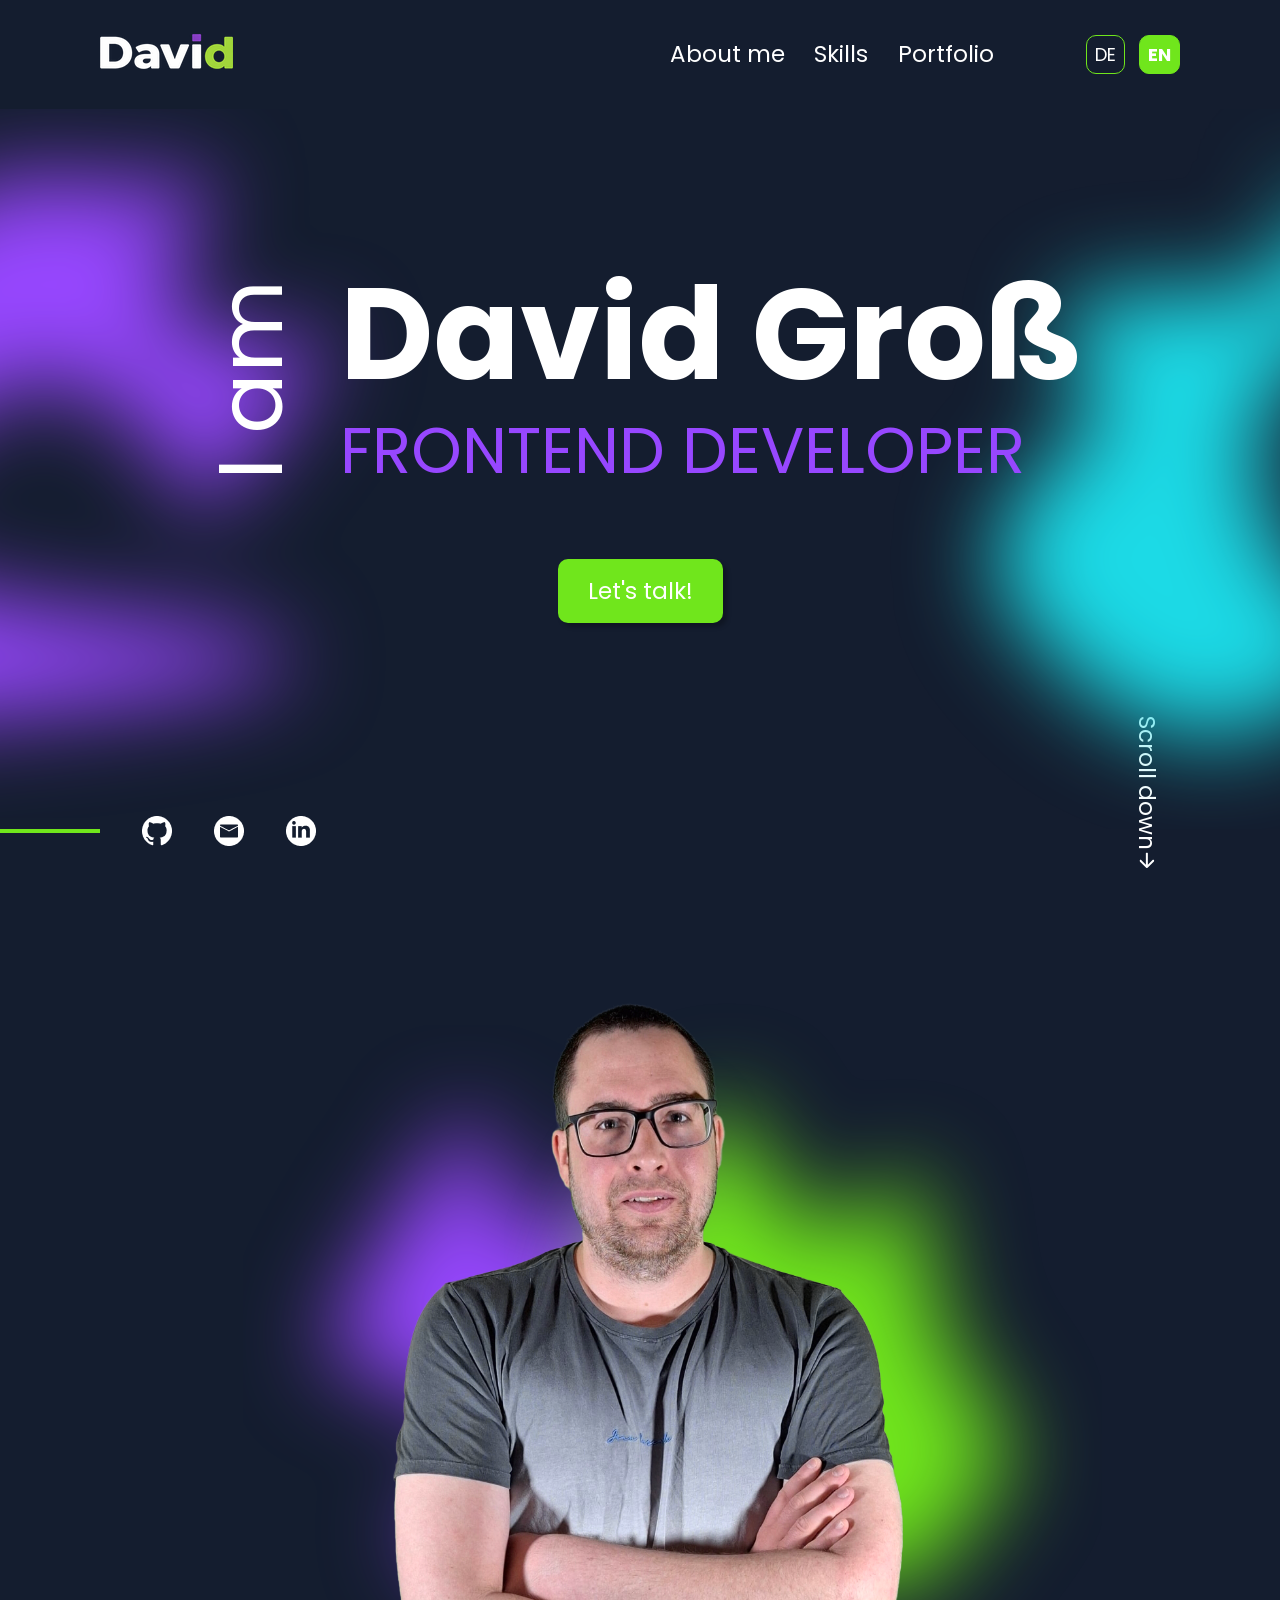
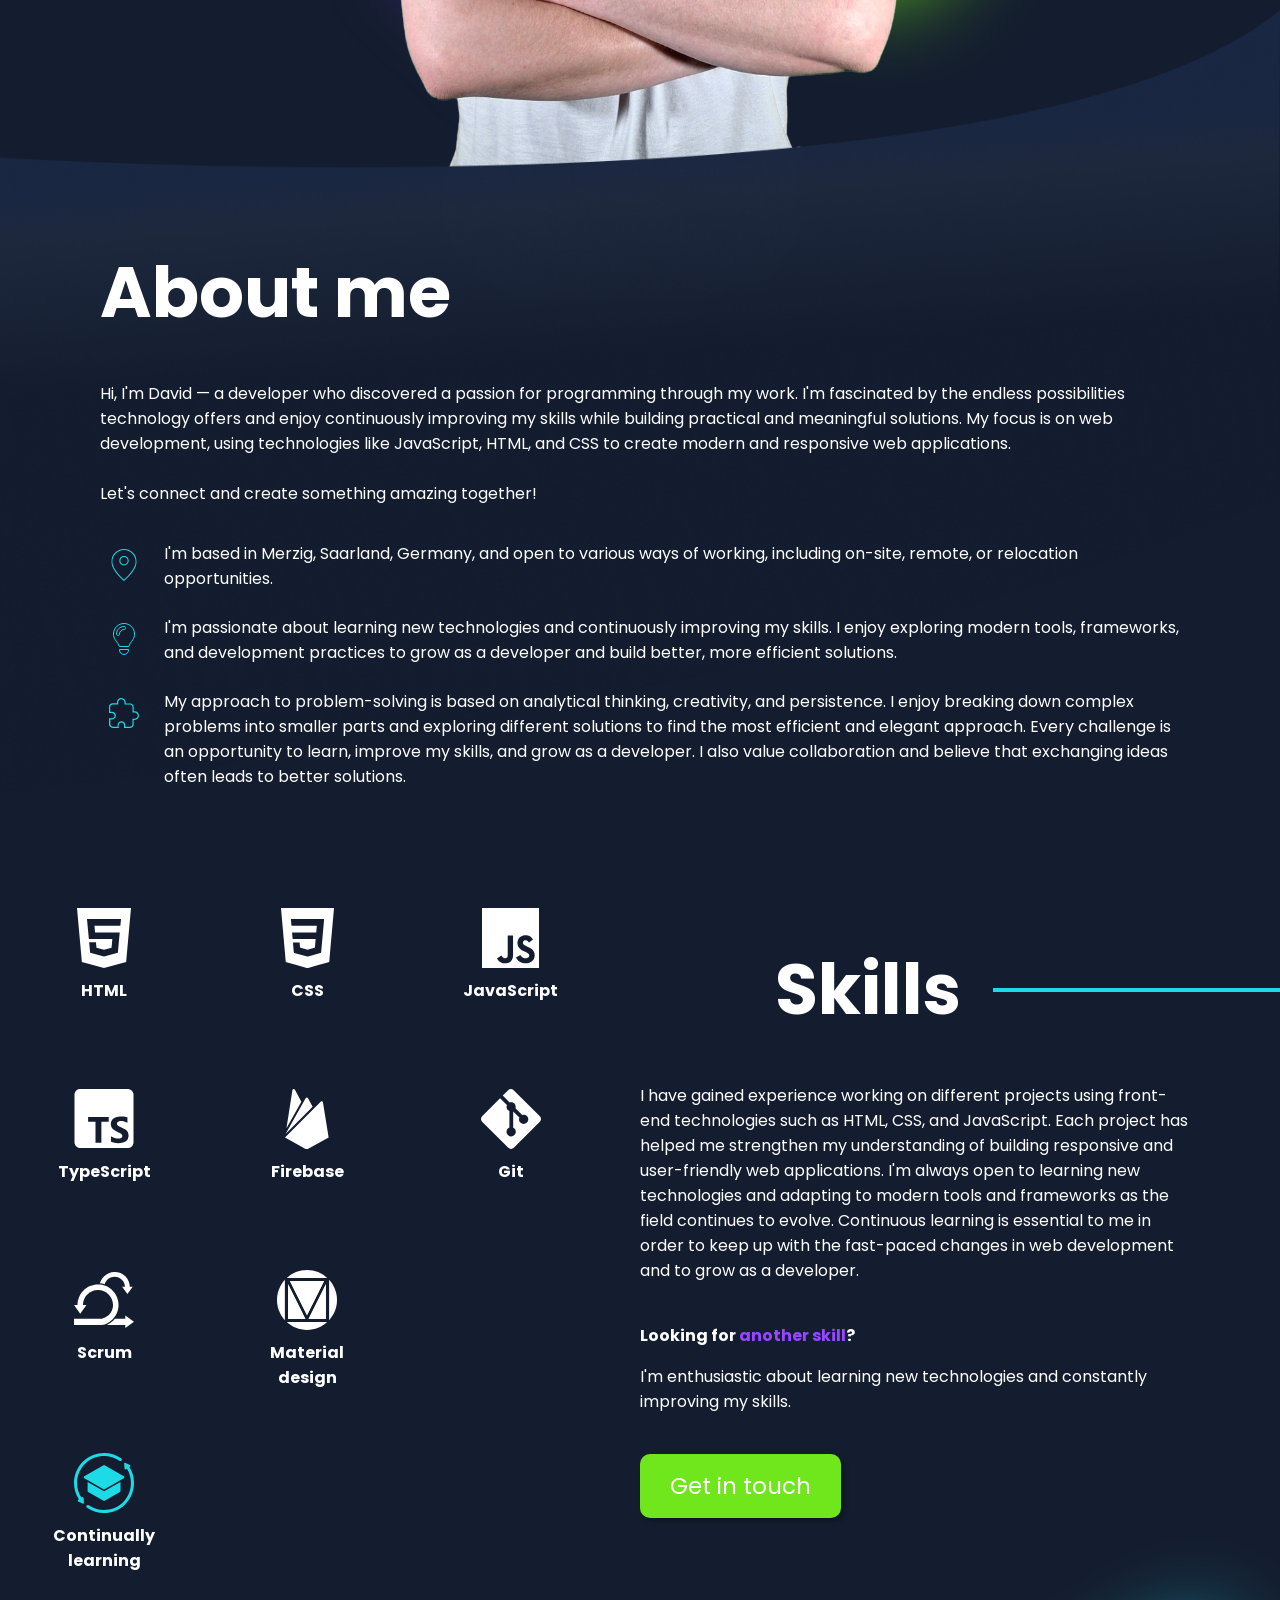
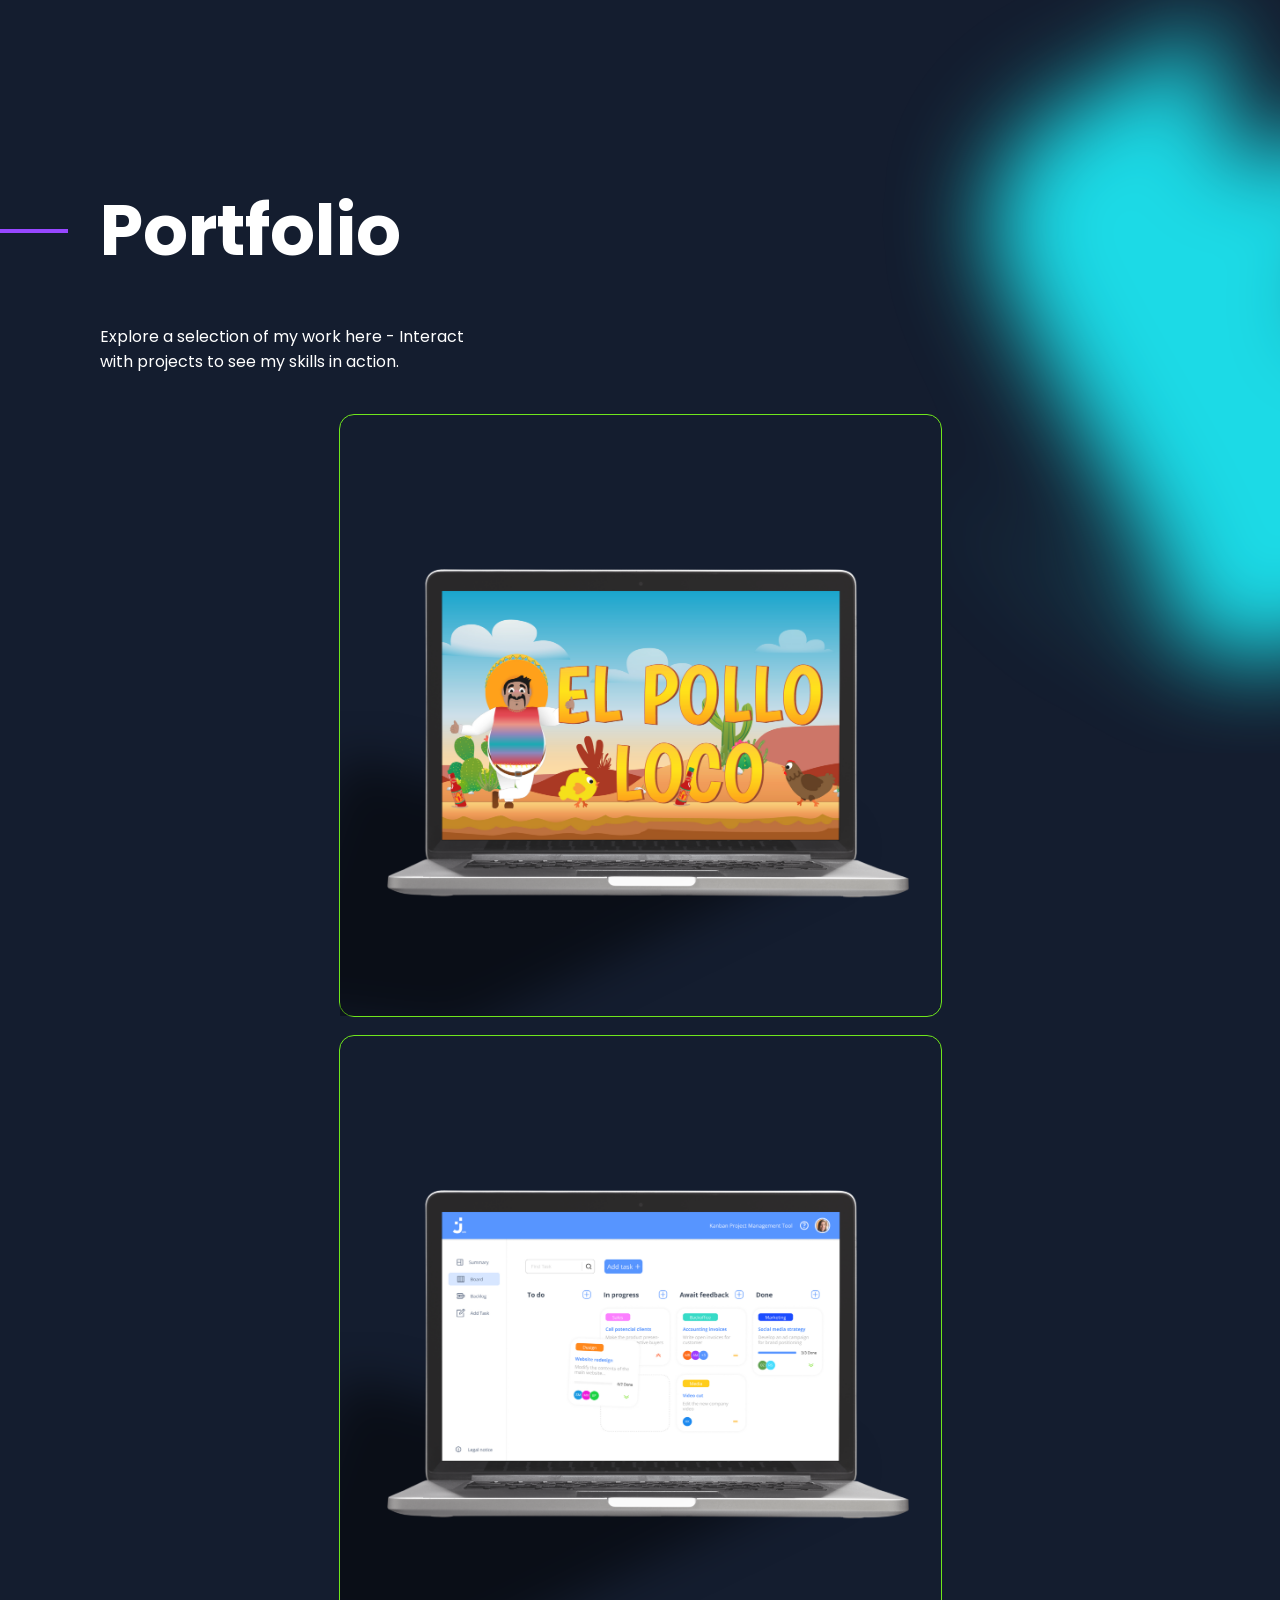
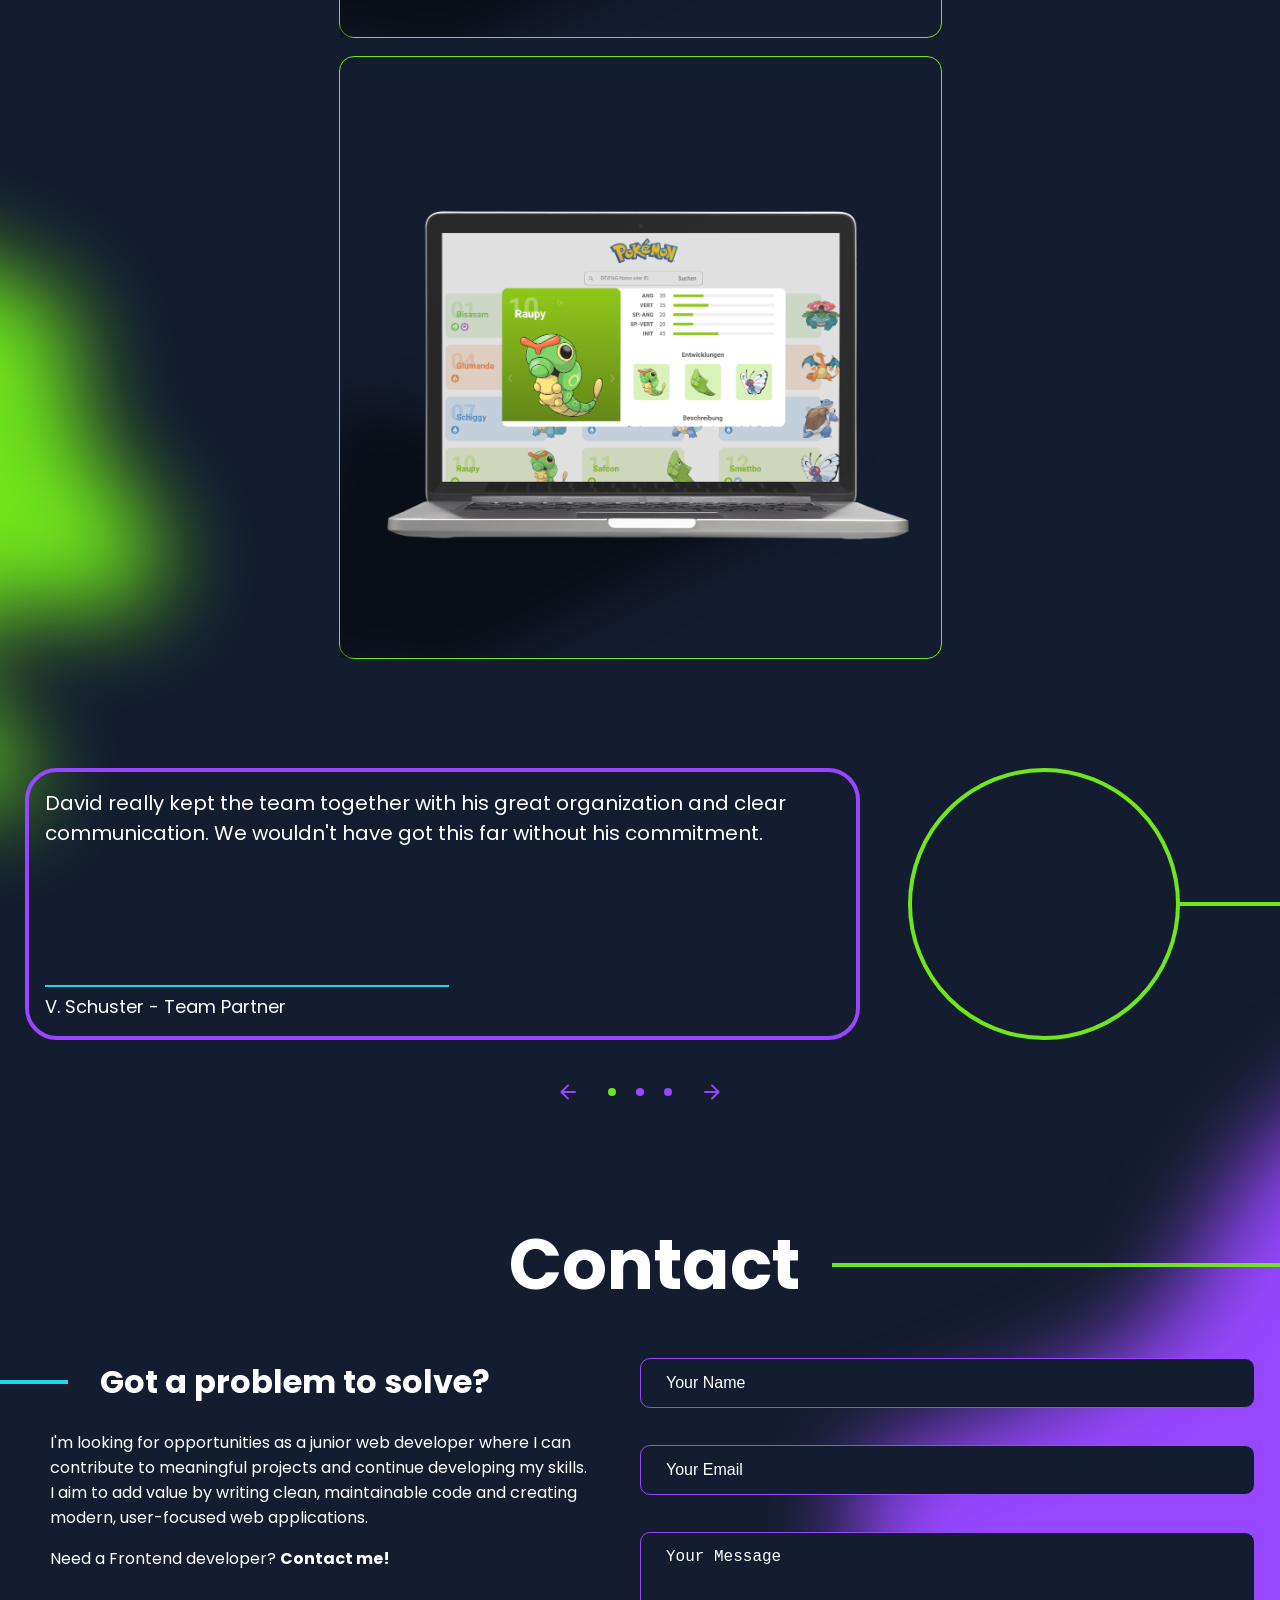
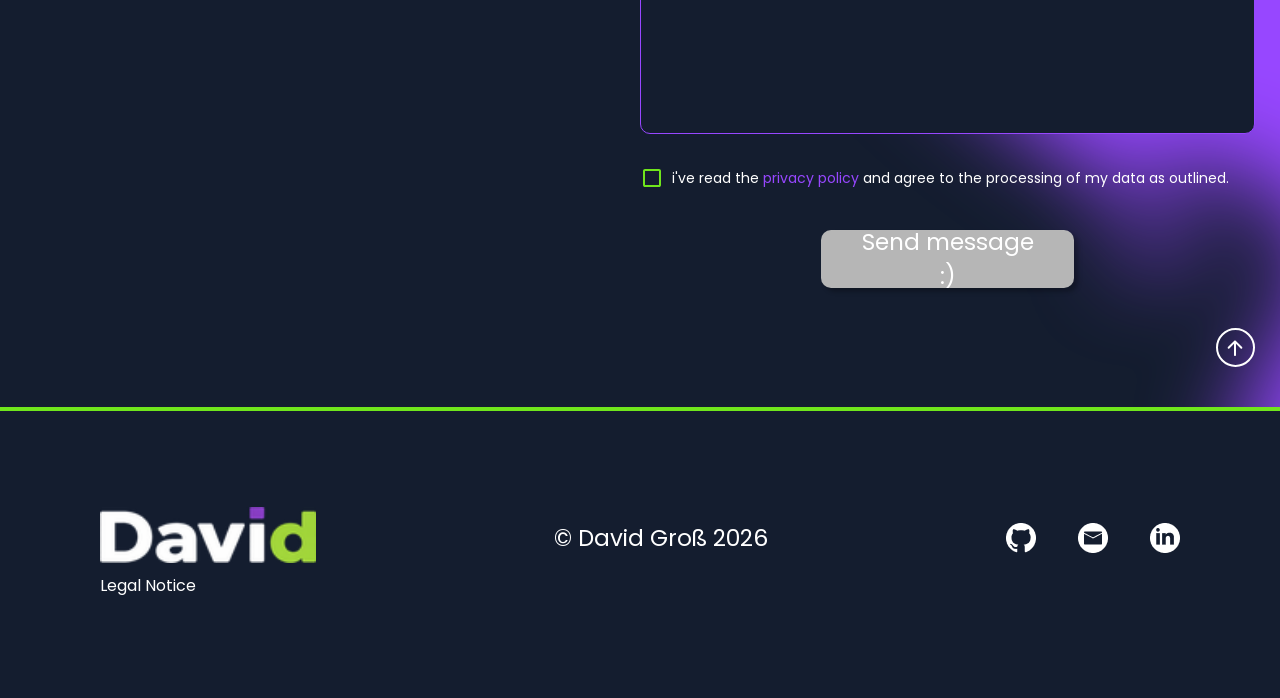
==== commit f4c3e071: "edit nav, footer, legal_notive.html, privacy_policy.html and styles for responsivness" ====
--- a/index.html
+++ b/index.html
@@ -527,28 +527,30 @@
             </svg>
         </section>
         <footer class="main-footer">
-            <section class="footer-section">
-                <a class="footer-section-to-landing-section" href="#landing_section"><img class="footer-name-img"
-                        src="./assets/img/david.png" alt=""></a>
-                <p>© David Groß 2026</p>
-                <div>
-                    <section class="landing-section-footer-links">
-                        <a href="https://github.com/DavidGrossDev"><img src="./assets/img/github-icon.png"
-                                alt="GitHub-Icon"></a>
-                        <a href="mailto:d.g1r2o3s4s@gmail.com"><img src="./assets/img/email-icon.png"
-                                alt="Email-Icon"></a>
-                        <a href="https://www.linkedin.com/in/david-gro%C3%9F-b38459408/"><img
-                                src="./assets/img/linkedin-icon.png" alt="Linkedin-Icon"></a>
-                    </section>
+            <div class="main-footer-content-limit">
+                <section class="footer-section">
+                    <a class="footer-section-to-landing-section" href="#landing_section"><img class="footer-name-img"
+                            src="./assets/img/david.png" alt=""></a>
+                    <p>© David Groß 2026</p>
+                    <div>
+                        <section class="landing-section-footer-links">
+                            <a href="https://github.com/DavidGrossDev"><img src="./assets/img/github-icon.png"
+                                    alt="GitHub-Icon"></a>
+                            <a href="mailto:d.g1r2o3s4s@gmail.com"><img src="./assets/img/email-icon.png"
+                                    alt="Email-Icon"></a>
+                            <a href="https://www.linkedin.com/in/david-gro%C3%9F-b38459408/"><img
+                                    src="./assets/img/linkedin-icon.png" alt="Linkedin-Icon"></a>
+                        </section>
+                    </div>
+                </section>
+                <div class="legal-notice-link-container">
+                    <a class="legal-notice-link" href="./legal_notice.html" data-i18n="footer.legNot"></a>
+                    <svg class="legal-notice-link-highlight" width="58" height="2" viewBox="0 0 58 2" fill="none">
+                        <path
+                            d="M1 0H0V2H1V0ZM56.5 2C57.0523 2 57.5 1.55228 57.5 1C57.5 0.447715 57.0523 0 56.5 0V2ZM1 2H56.5V0H1V2Z"
+                            fill="#70E61C" />
+                    </svg>
                 </div>
-            </section>
-            <div class="legal-notice-link-container">
-                <a class="legal-notice-link" href="./legal_notice.html" data-i18n="footer.legNot"></a>
-                <svg class="legal-notice-link-highlight" width="58" height="2" viewBox="0 0 58 2" fill="none">
-                    <path
-                        d="M1 0H0V2H1V0ZM56.5 2C57.0523 2 57.5 1.55228 57.5 1C57.5 0.447715 57.0523 0 56.5 0V2ZM1 2H56.5V0H1V2Z"
-                        fill="#70E61C" />
-                </svg>
             </div>
         </footer>
     </main>
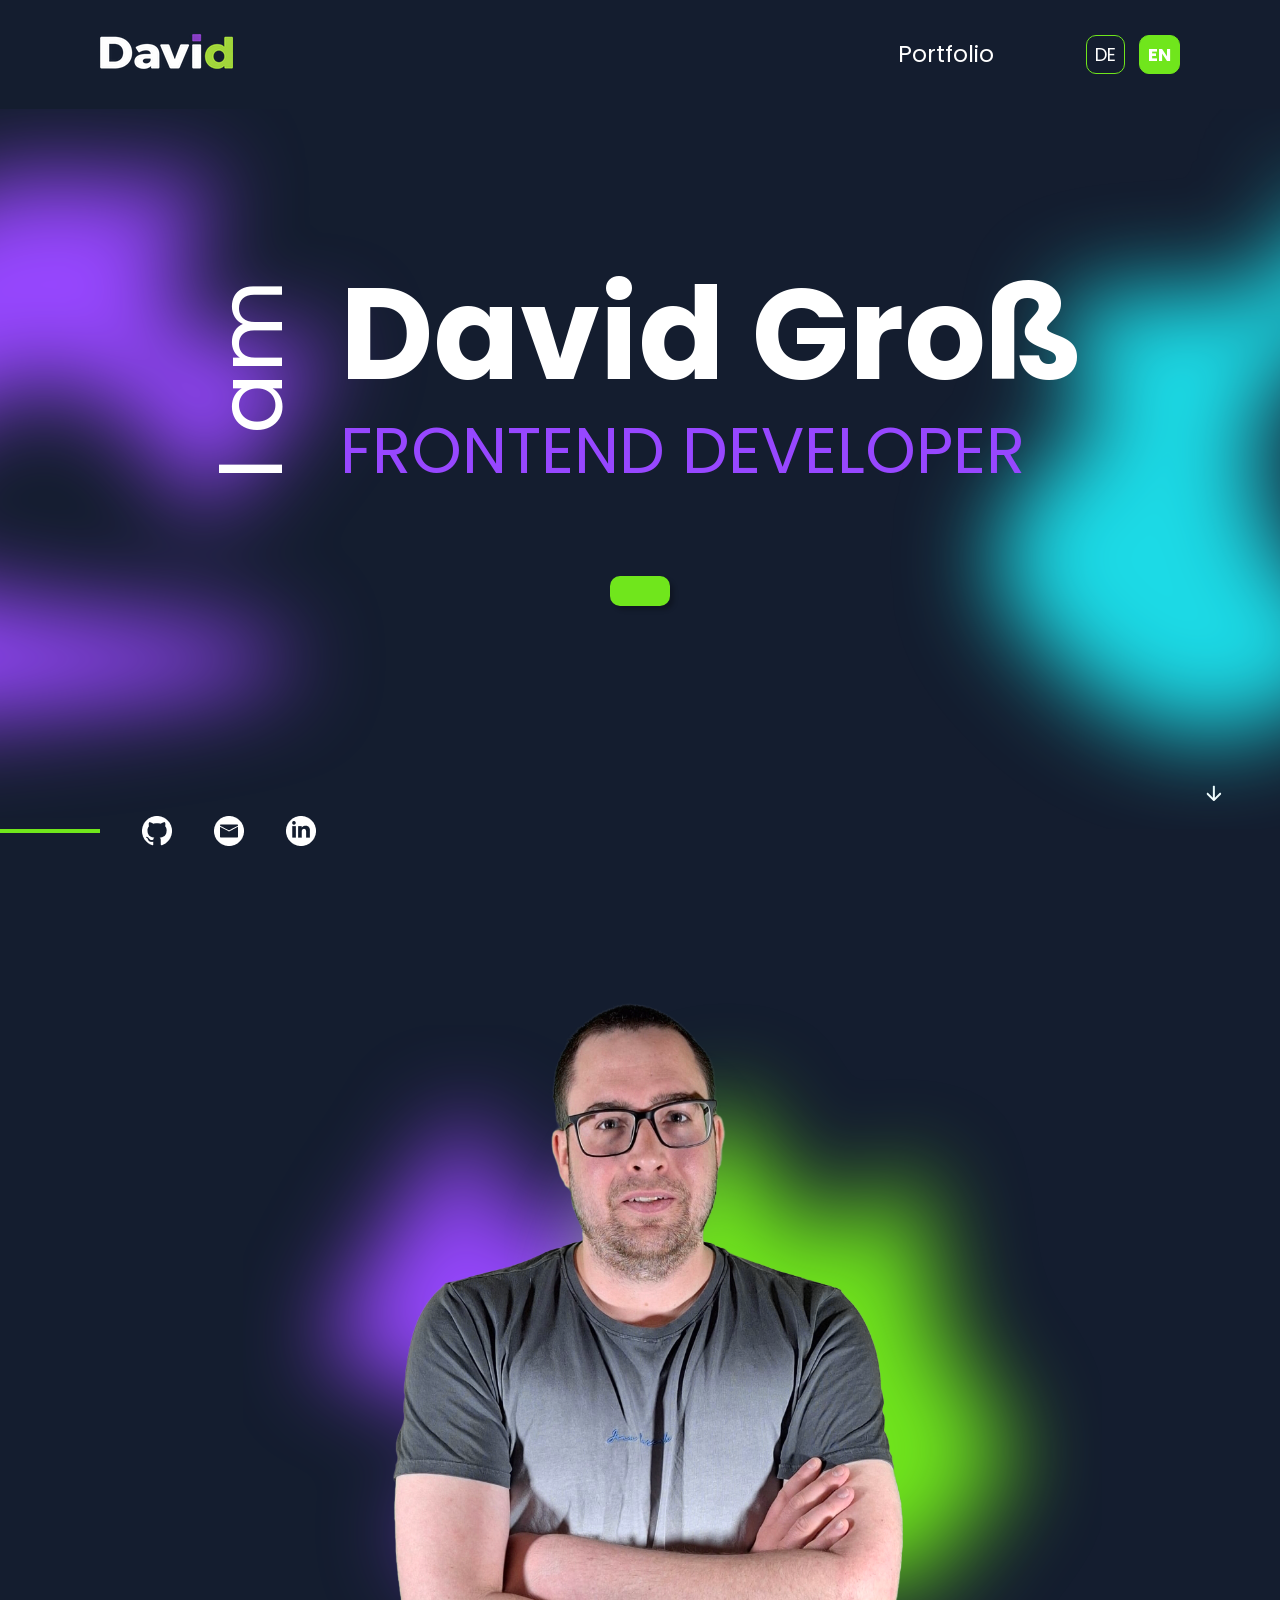
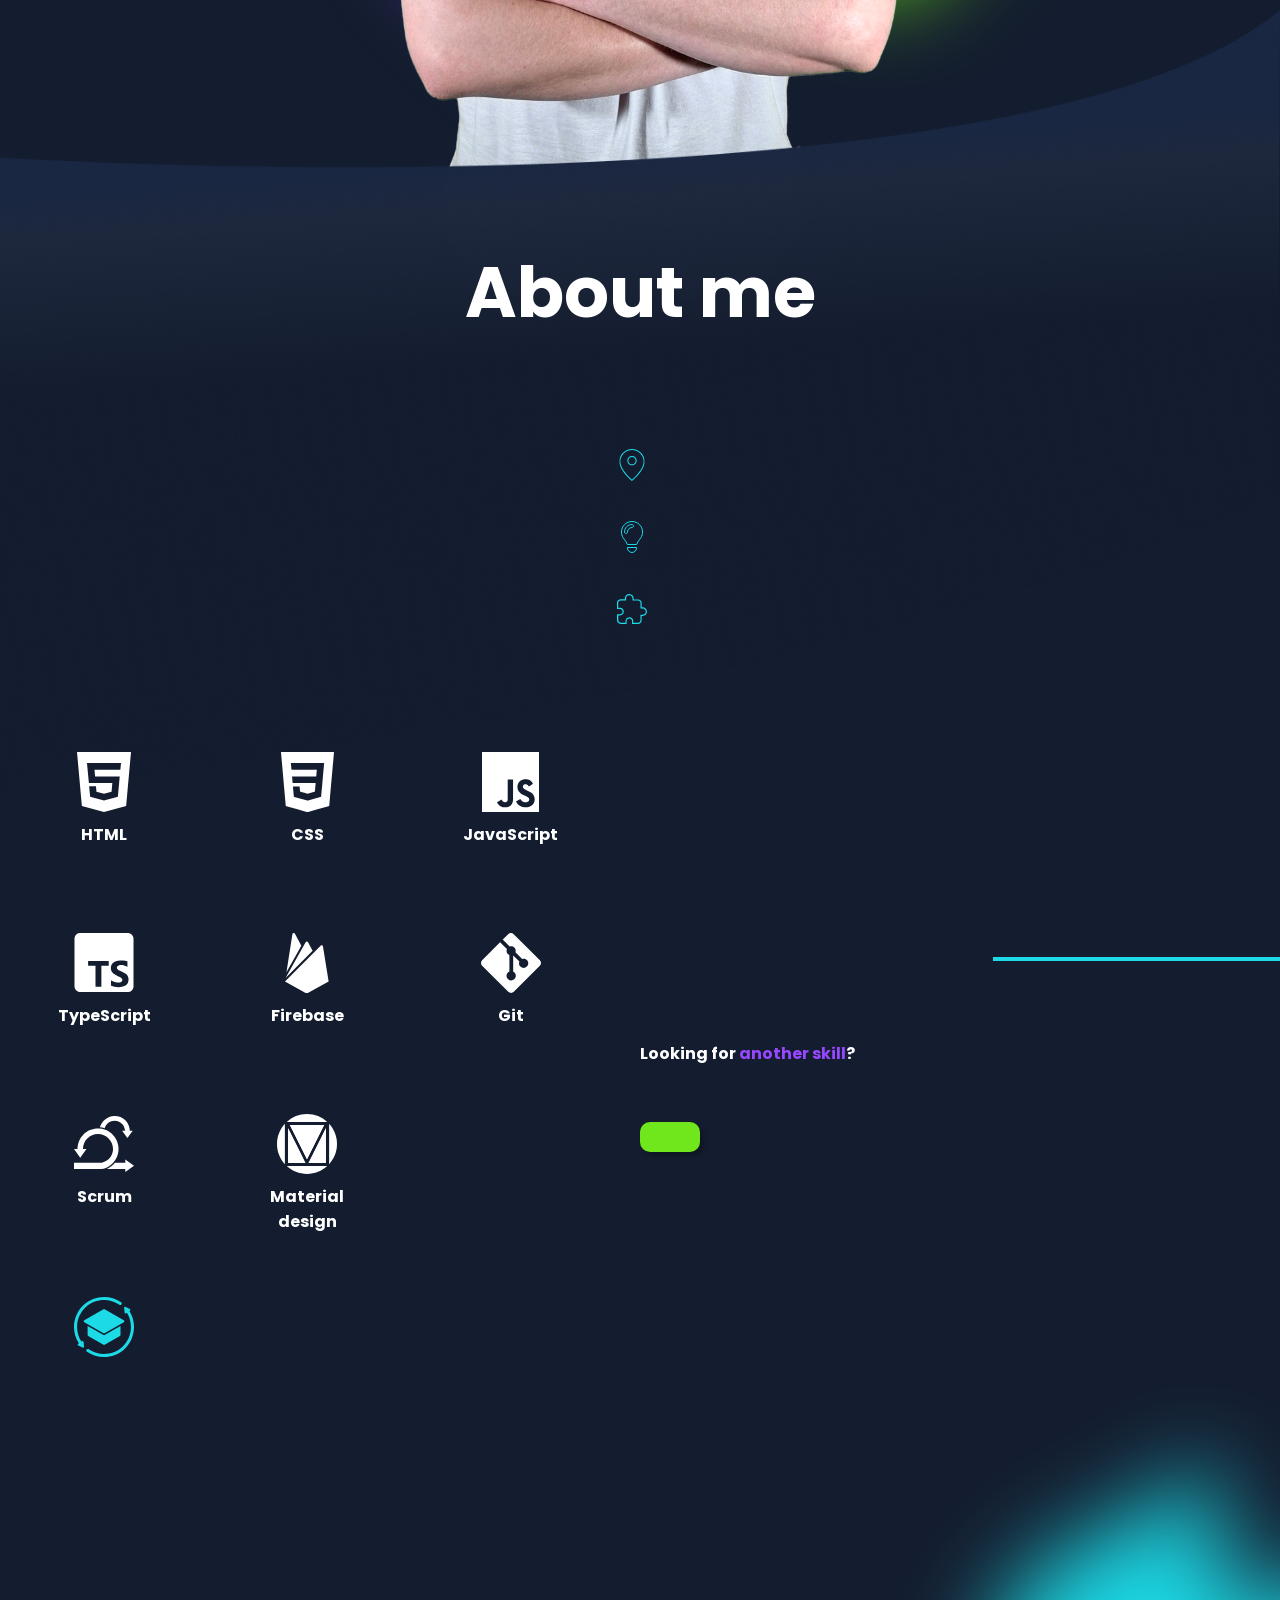
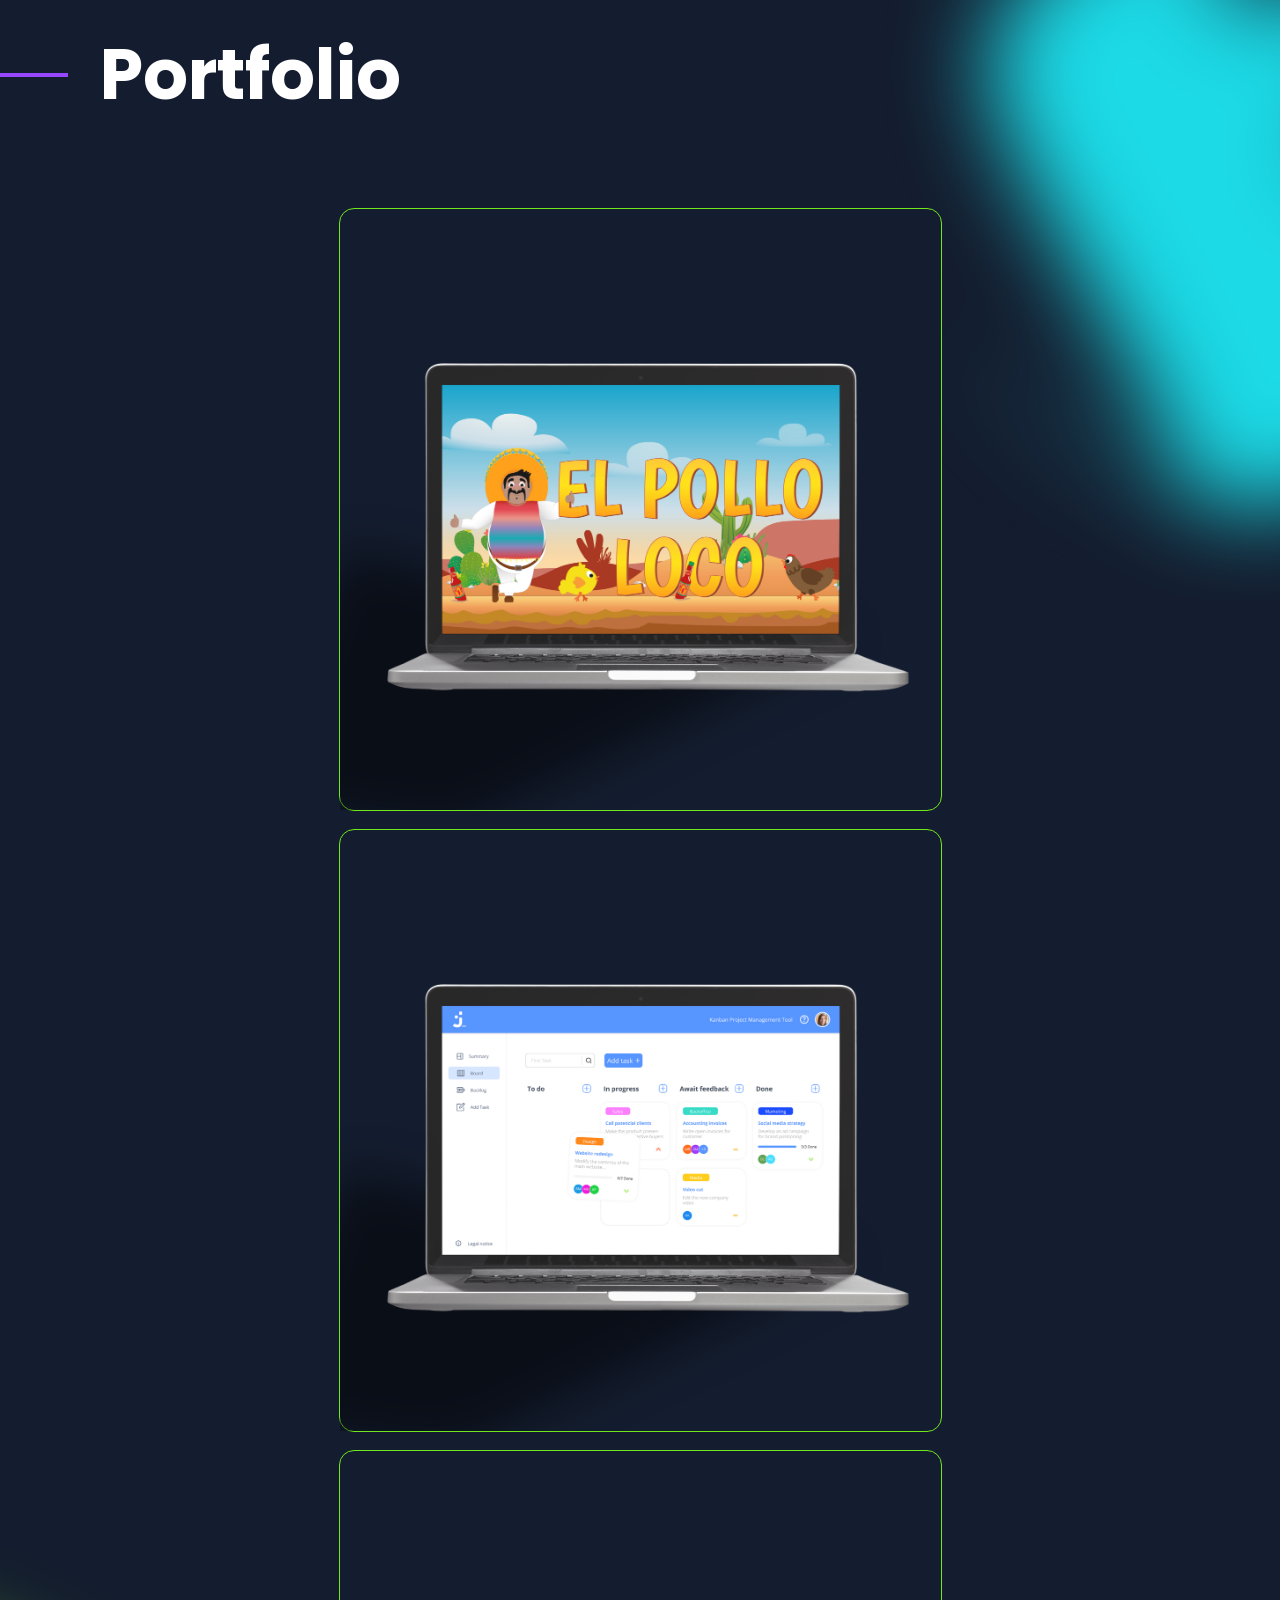
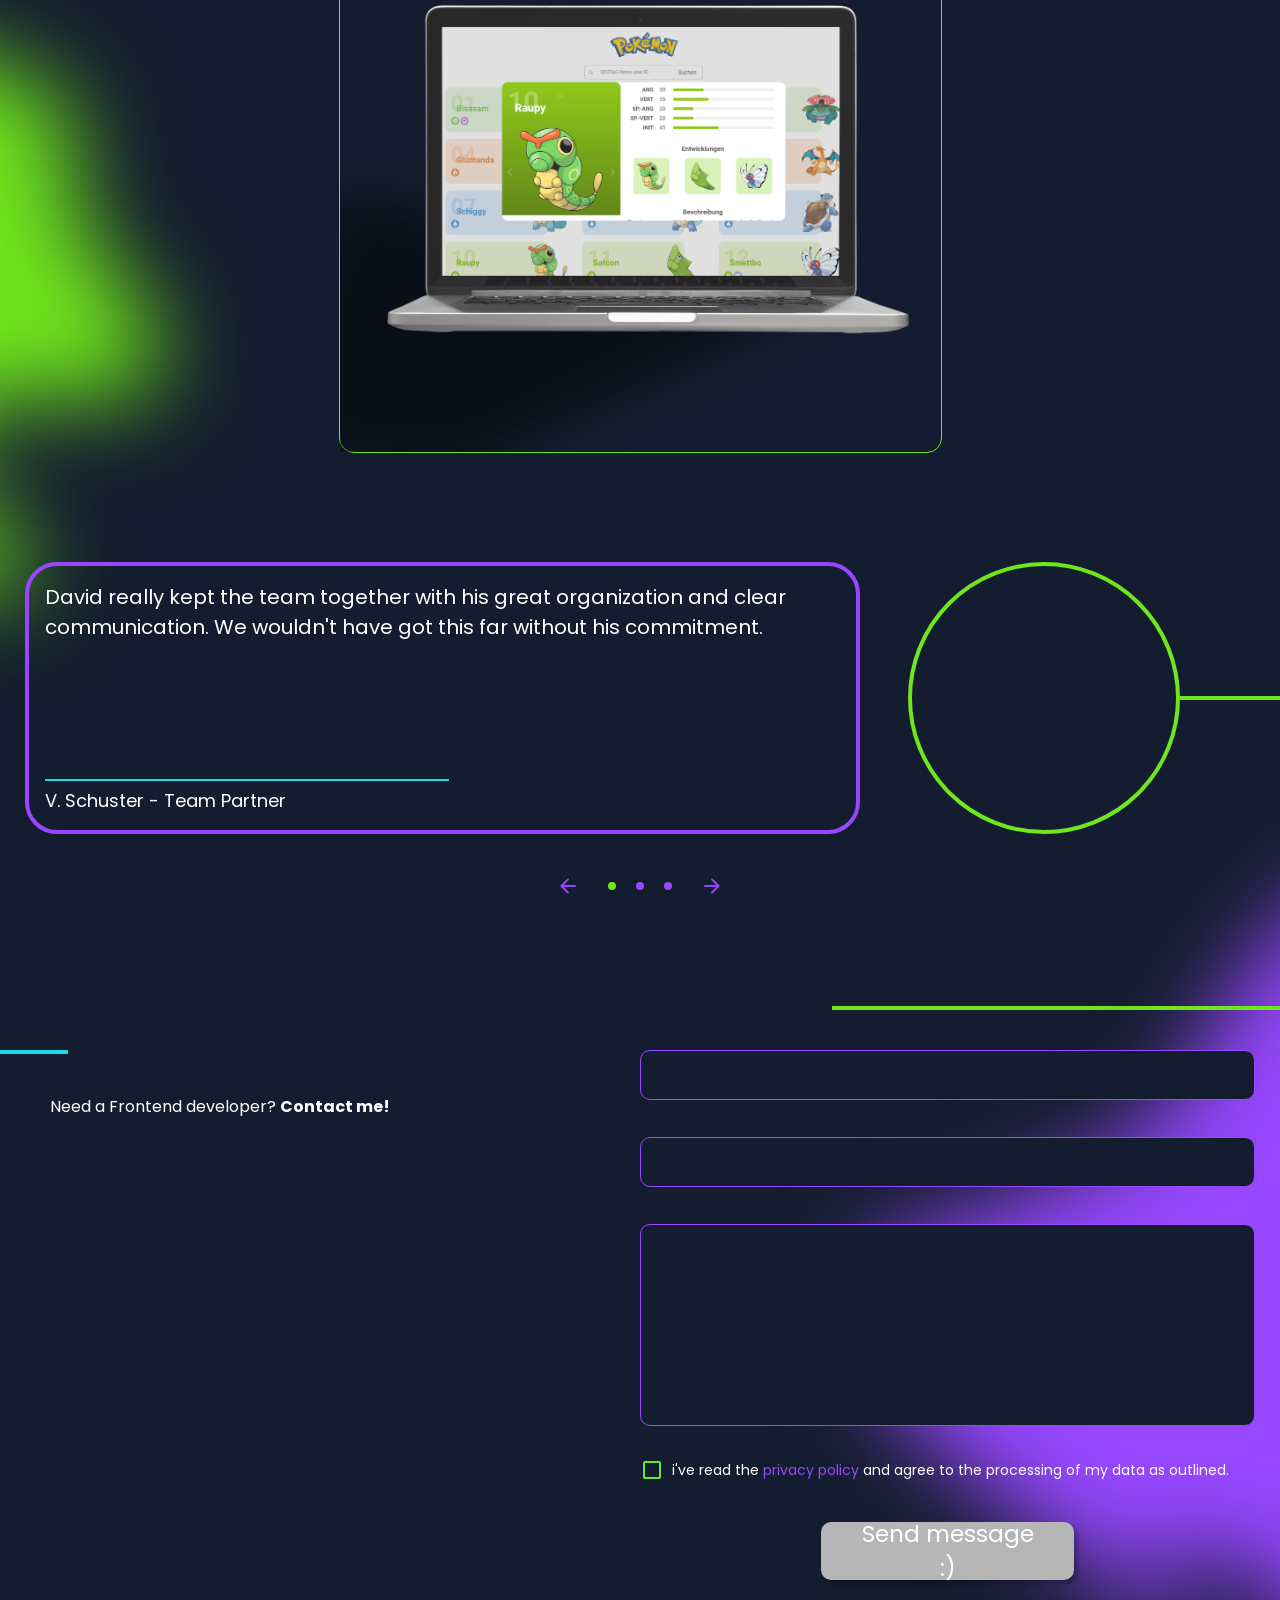
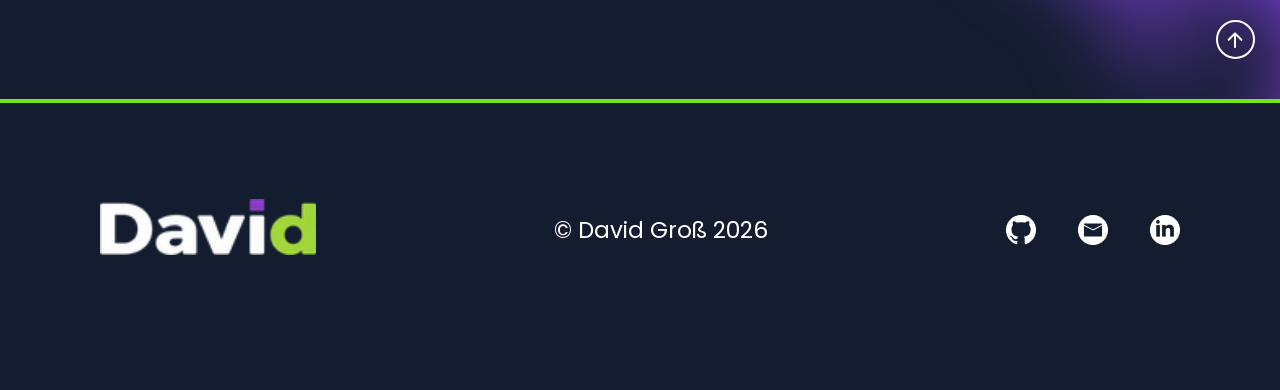
==== commit 750dbe7a: "added "turn device"-msg (media(max-height: 500px)) and styles for landing-section" ====
--- a/index.html
+++ b/index.html
@@ -13,7 +13,8 @@
     <section id="overlay" class="overlay d_none">
         <div class="overlay-card">
             <header class="overlay-header">
-                <img src="./assets/img/david.png" alt="my Name">
+                <a id="overlay_nav_to_Landing_section" href="#landing_section"><img src="./assets/img/david.png"
+                        alt="my Name"></a>
                 <button id="close_overlay" class="main-nav-burger-menu-btn">
                     <svg width="35" height="32" viewBox="0 0 35 32" fill="none">
                         <path d="M7 5.00024L27.6506 26.7615" stroke="white" stroke-width="2" stroke-linecap="round" />
@@ -21,6 +22,9 @@
                     </svg>
                 </button>
             </header>
+            <div class="overlay-turn-device-card">
+                <p data-i18n="overlay.turnMsg"></p>
+            </div>
             <section class="overlay-menu-body">
                 <nav class="overlay-nav">
                     <div class="overlay-nav-menu-links">
@@ -110,10 +114,10 @@
             <footer class="landing-section-footer">
                 <section class="landing-section-footer-links">
                     <div class="landing-section-footer-highlight"></div>
-                    <a href="https://github.com/DavidGrossDev"><img src="./assets/img/github-icon.png"
+                    <a href="https://github.com/DavidGrossDev" target="_blank"><img src="./assets/img/github-icon.png"
                             alt="GitHub-Icon"></a>
-                    <a href="mailto:d.g1r2o3s4s@gmail.com"><img src="./assets/img/email-icon.png" alt="Email-Icon"></a>
-                    <a href="https://www.linkedin.com/in/david-gro%C3%9F-b38459408/"><img
+                    <a href="mailto:d.g1r2o3s4s@gmail.com" target="_blank"><img src="./assets/img/email-icon.png" alt="Email-Icon"></a>
+                    <a href="https://www.linkedin.com/in/david-gro%C3%9F-b38459408/" target="_blank"><img
                             src="./assets/img/linkedin-icon.png" alt="Linkedin-Icon"></a>
                 </section>
             </footer>
@@ -491,7 +495,7 @@
                                 </p>
                             </div>
                             <div class="send-message-btn-df-center-container">
-                                <button id="send_msg_btn" class="send-message-btn" type="button" disabled>
+                                <button id="send_msg_btn" class="send-message-btn" type="button">
                                     Send message :)
                                 </button>
                                 <p id="succes_send_msg" class="succes-send-msg d_none" data-i18n="form.succes"></p>
@@ -534,11 +538,11 @@
                     <p>© David Groß 2026</p>
                     <div>
                         <section class="landing-section-footer-links">
-                            <a href="https://github.com/DavidGrossDev"><img src="./assets/img/github-icon.png"
+                            <a href="https://github.com/DavidGrossDev" target="_blank"><img src="./assets/img/github-icon.png"
                                     alt="GitHub-Icon"></a>
-                            <a href="mailto:d.g1r2o3s4s@gmail.com"><img src="./assets/img/email-icon.png"
+                            <a href="mailto:d.g1r2o3s4s@gmail.com" target="_blank"><img src="./assets/img/email-icon.png"
                                     alt="Email-Icon"></a>
-                            <a href="https://www.linkedin.com/in/david-gro%C3%9F-b38459408/"><img
+                            <a href="https://www.linkedin.com/in/david-gro%C3%9F-b38459408/" target="_blank"><img
                                     src="./assets/img/linkedin-icon.png" alt="Linkedin-Icon"></a>
                         </section>
                     </div>
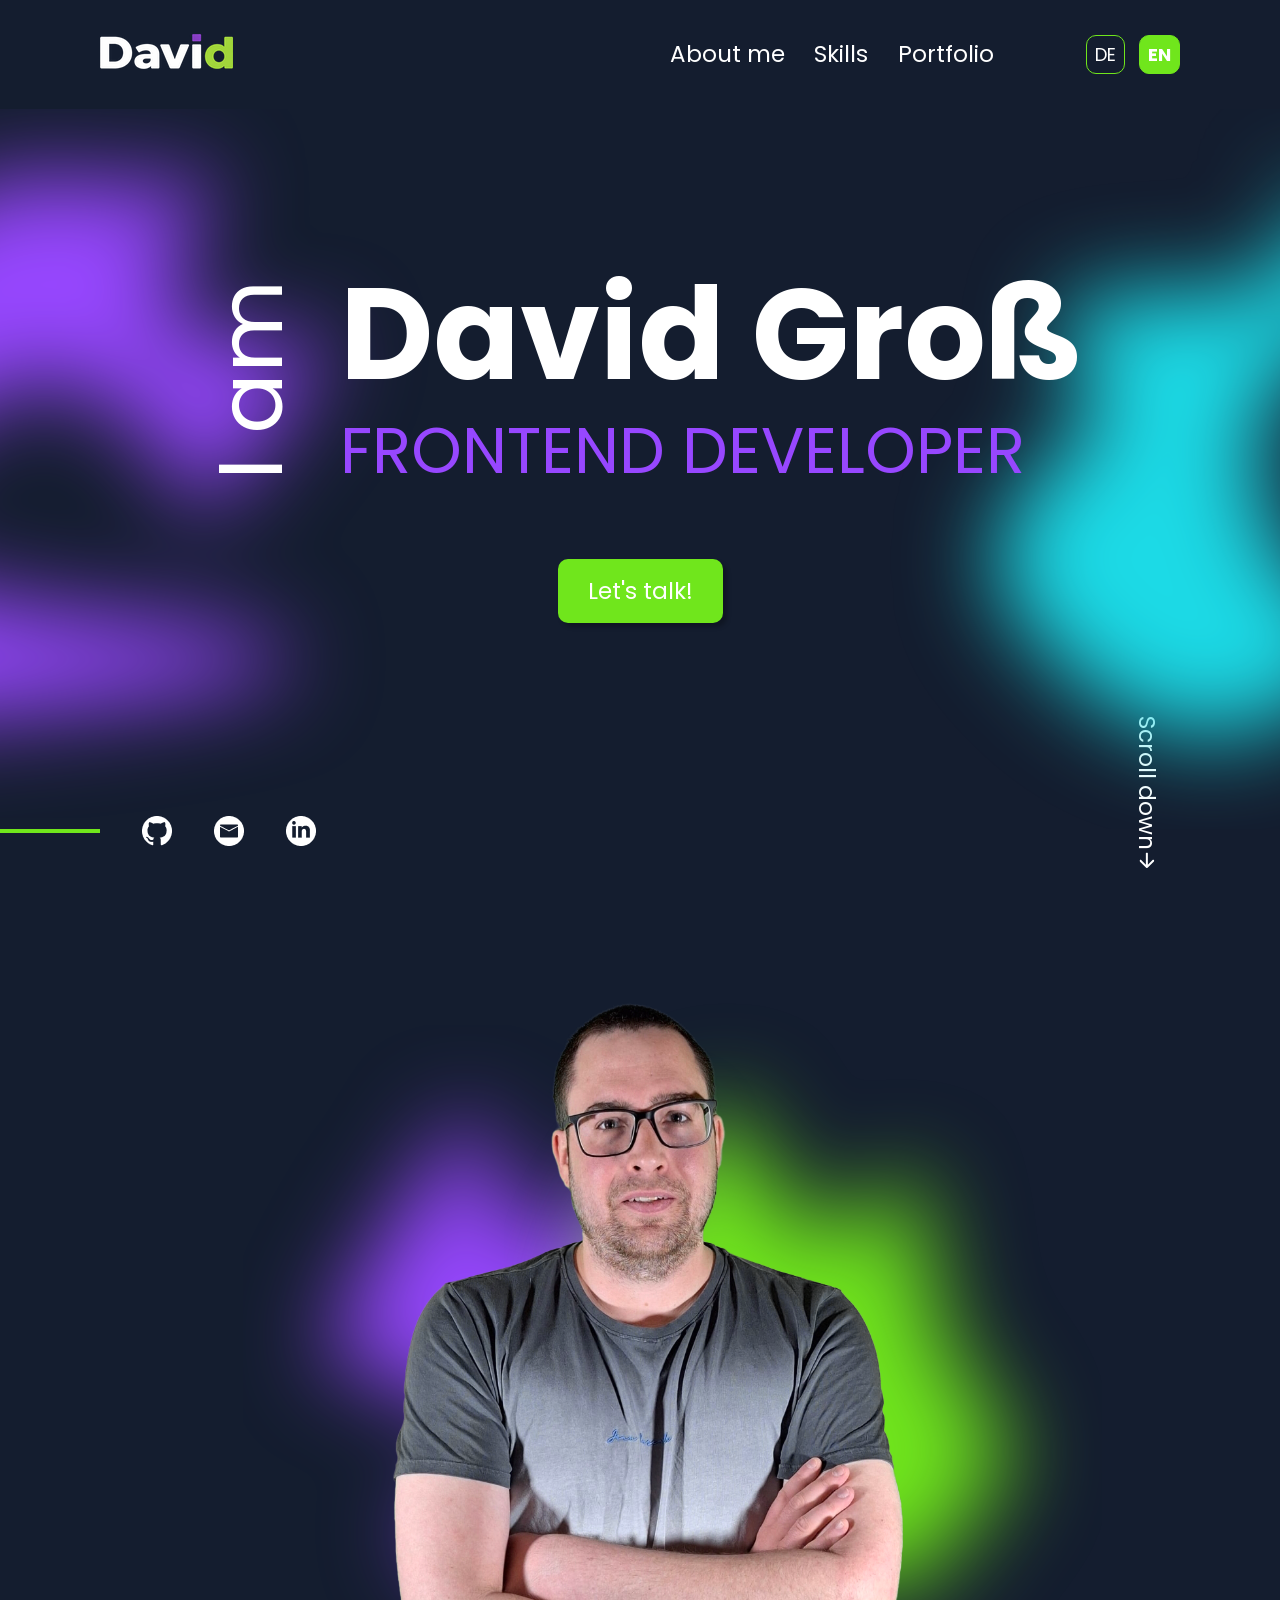
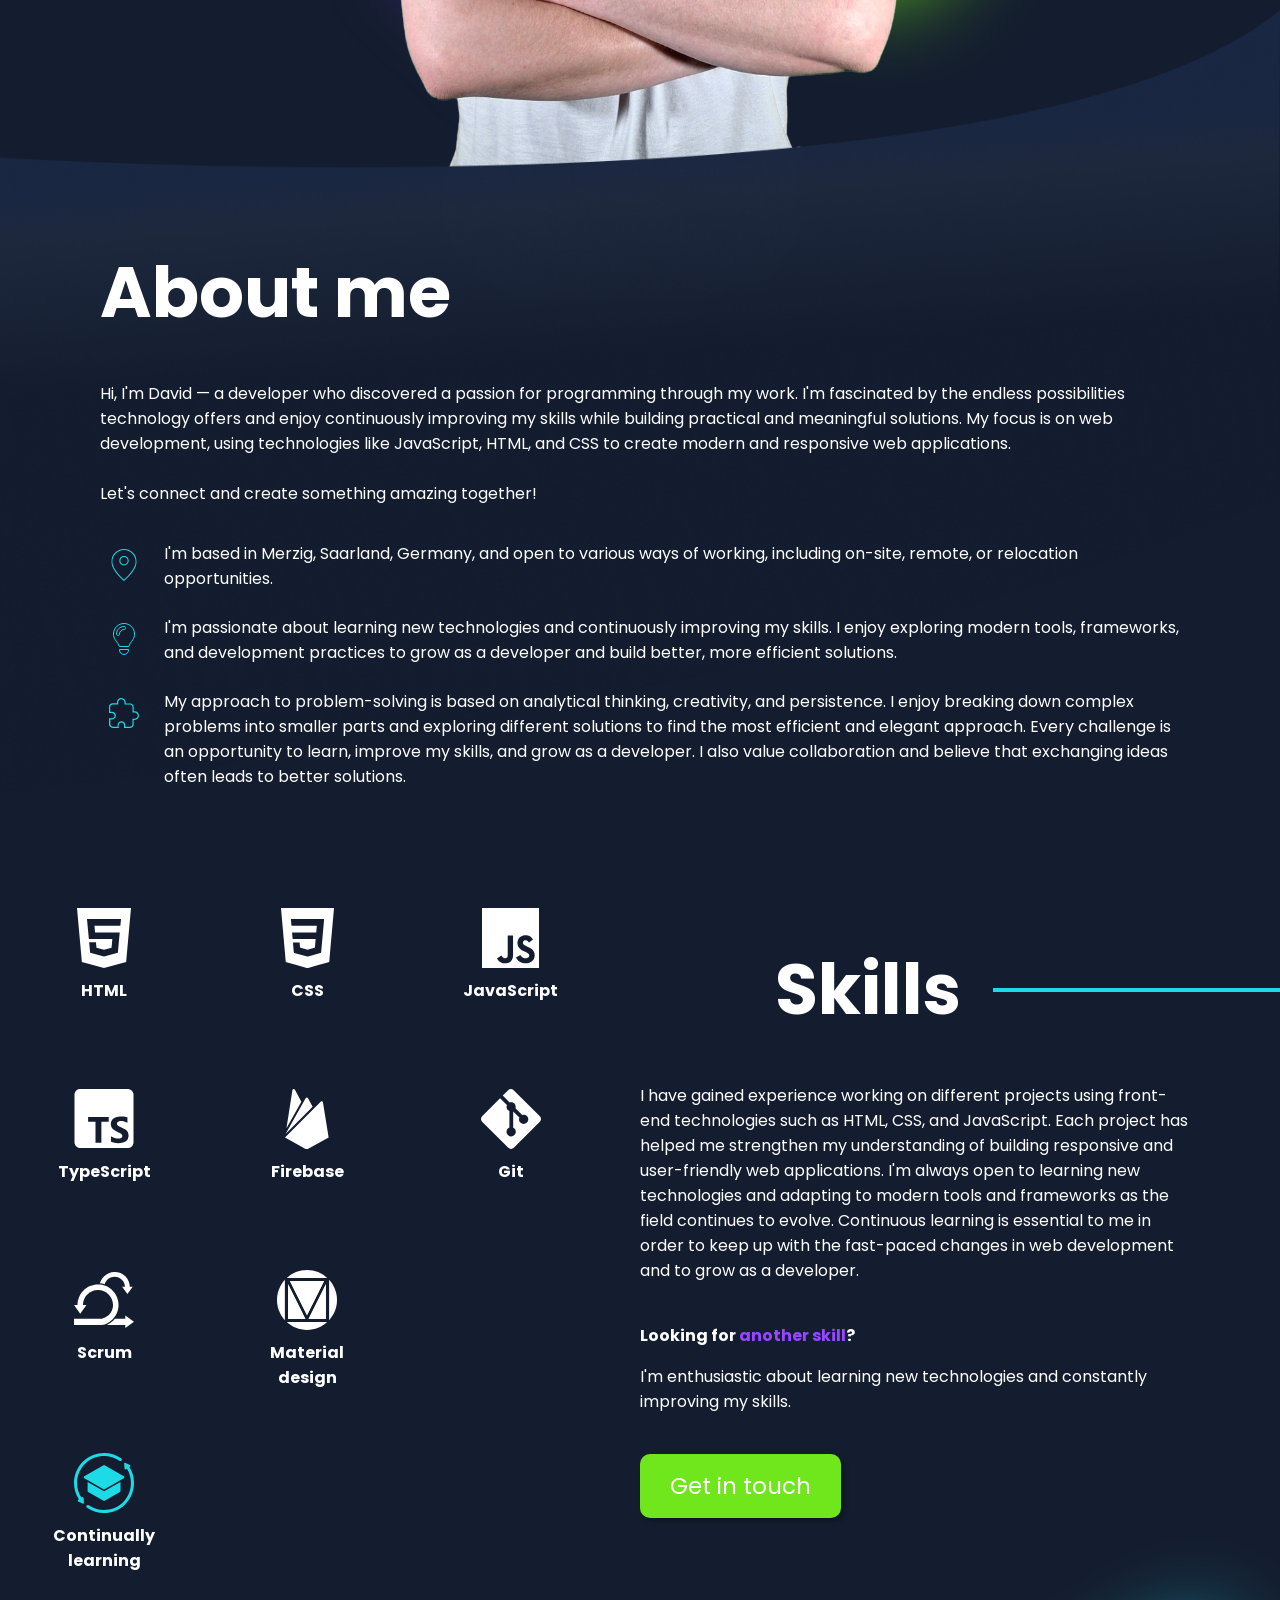
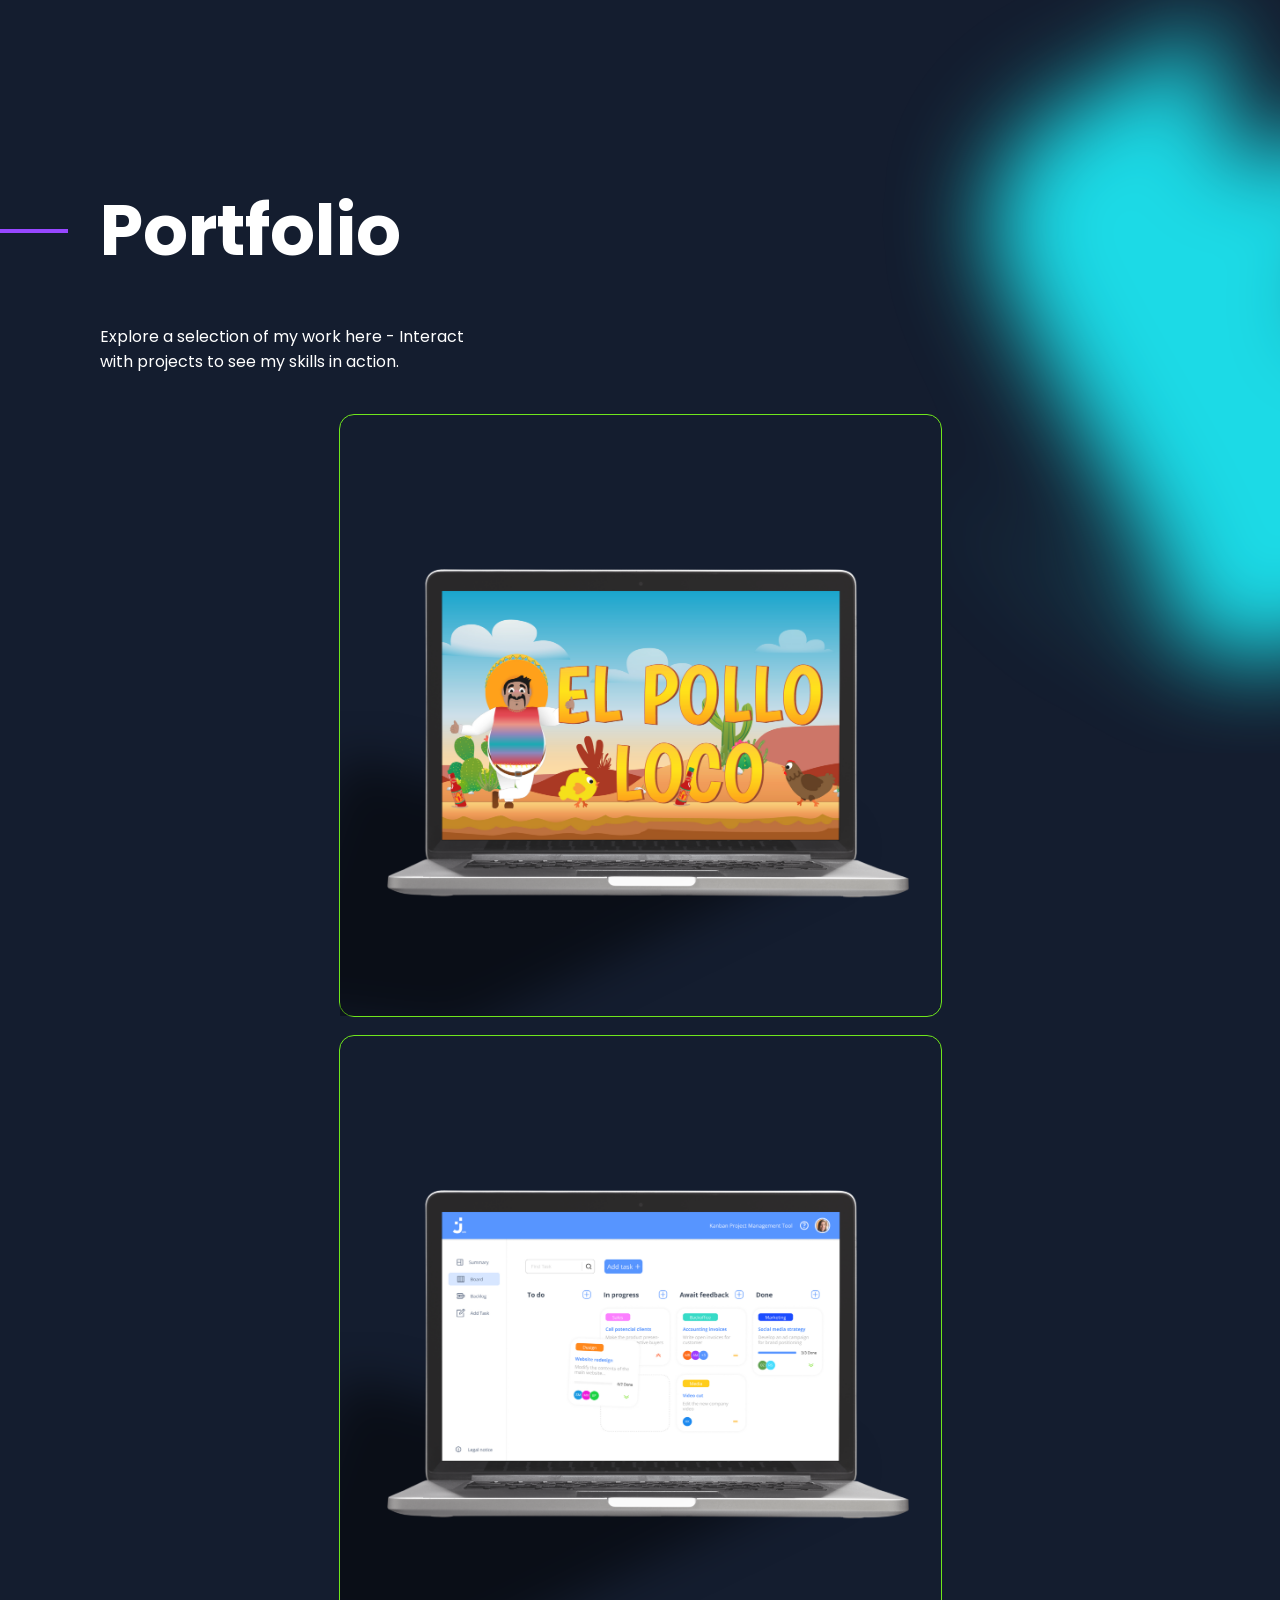
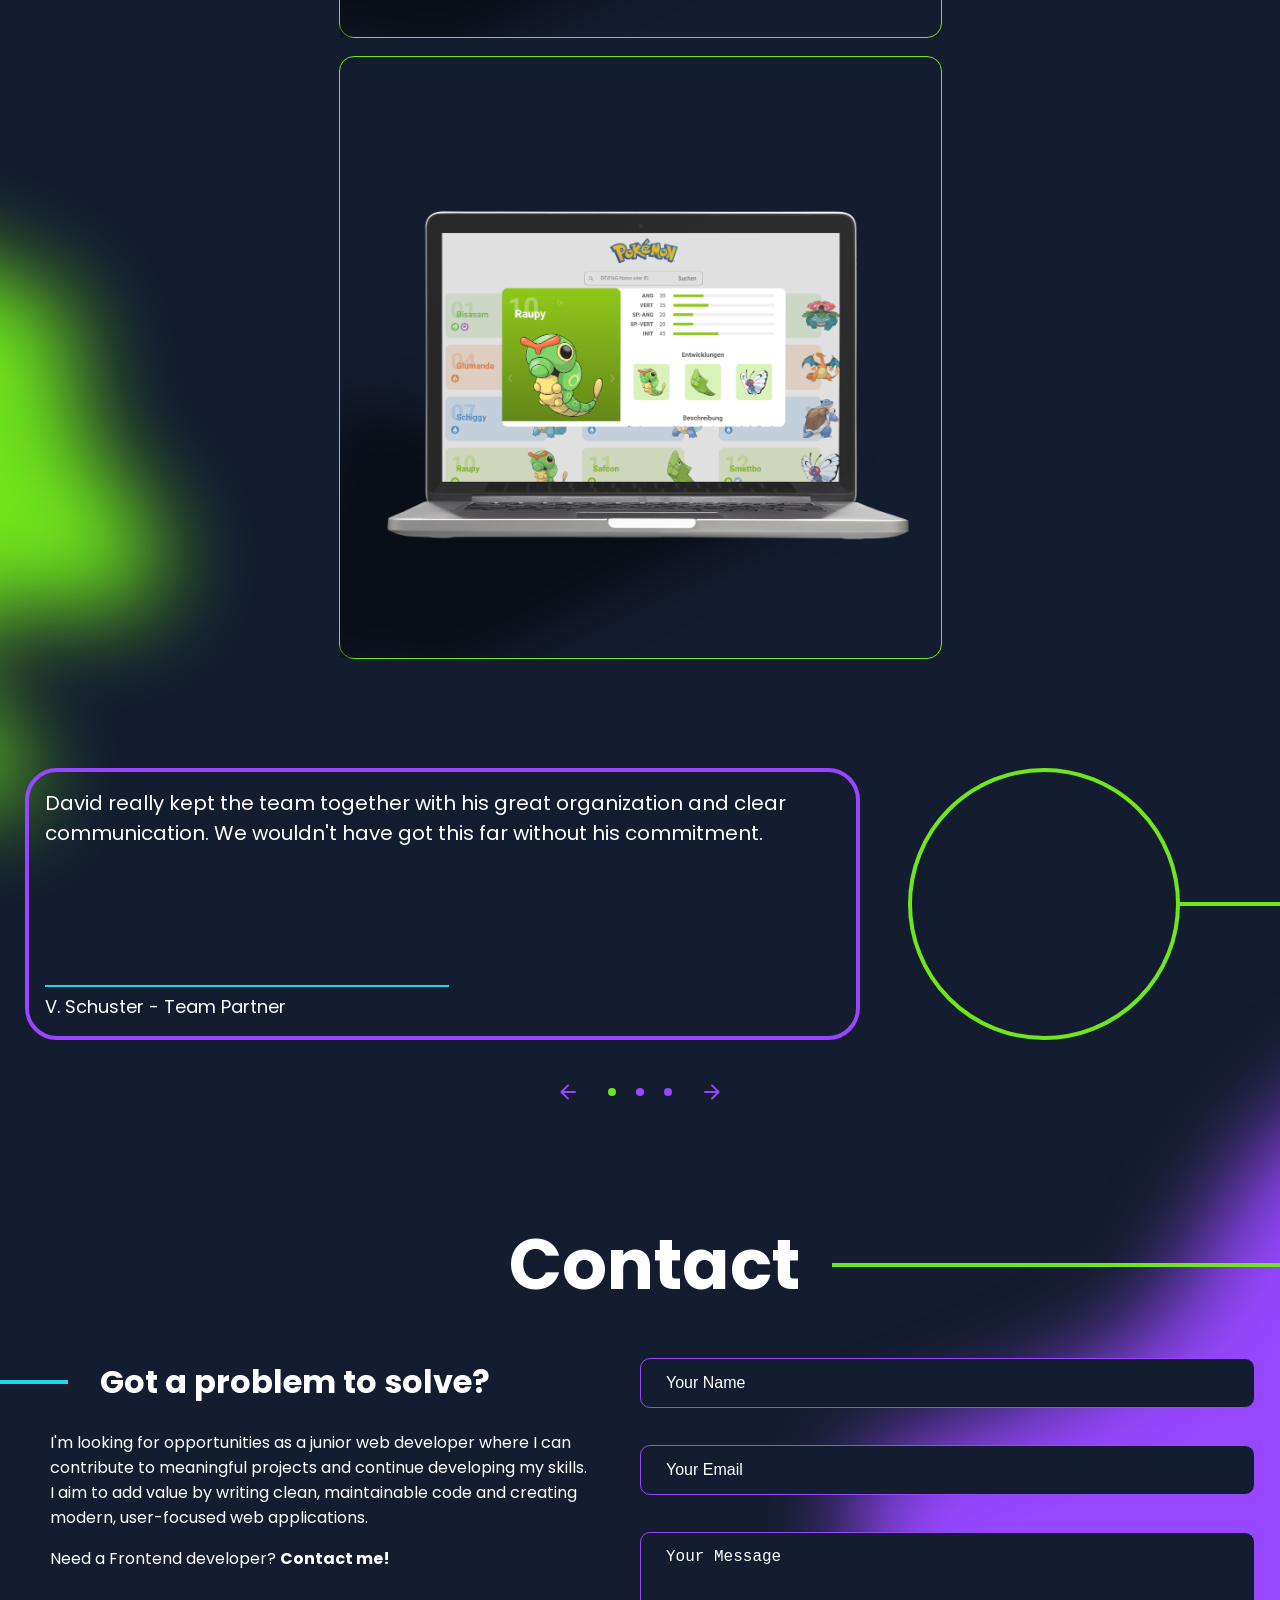
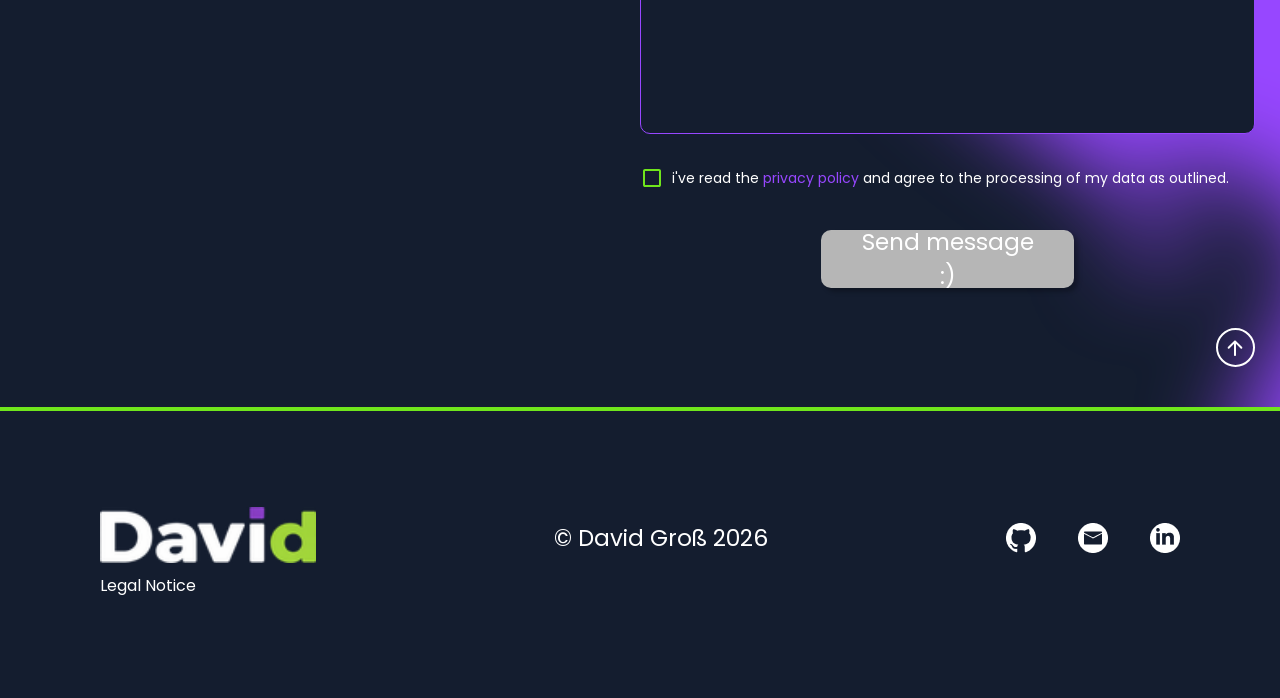
==== commit a5b5d571: "edit accesibillity" ====
--- a/index.html
+++ b/index.html
@@ -29,26 +29,26 @@
                 <nav class="overlay-nav">
                     <div class="overlay-nav-menu-links">
                         <div class="overlay-nav-menu-links-highlight-div">
-                            <a data-i18n="nav.about_me" href="#about_me"></a>
+                            <a data-i18n="nav.about_me" href="#about_me" title="to about-me section"></a>
                             <div class="overlay-nav-menu-links-highlight"></div>
                         </div>
                         <div class="overlay-nav-menu-links-highlight-div">
-                            <a data-i18n="nav.skills" href="#skills"></a>
+                            <a data-i18n="nav.skills" href="#skills" title="to skills section"></a>
                             <div class="overlay-nav-menu-links-highlight"></div>
                         </div>
                         <div class="overlay-nav-menu-links-highlight-div">
-                            <a href="#portfolio">Portfolio</a>
+                            <a href="#portfolio" title="to portfolio section">Portfolio</a>
                             <div class="overlay-nav-menu-links-highlight"></div>
                         </div>
                         <div class="overlay-nav-menu-links-highlight-div">
-                            <a data-i18n="nav.contact" href="#contact_section"></a>
+                            <a data-i18n="nav.contact" href="#contact_section" title="to contact section"></a>
                             <div class="overlay-nav-menu-links-highlight"></div>
                         </div>
                     </div>
                     <div class="overlay-nav-btns">
-                        <button id="language_de_mobile">DE</button>
+                        <button id="language_de_mobile" aria-label="Sprache auf Deutsch wechseln">DE</button>
                         <p>/</p>
-                        <button id="language_en_mobile">EN</button>
+                        <button id="language_en_mobile" aria-label="Switch language to English">EN</button>
                     </div>
                 </nav>
             </section>
@@ -57,26 +57,26 @@
     <main class="document-main">
         <nav class="main-nav">
             <div class="main-nav-content-limit">
-                <a id="nav_to_Landing_section" href="#landing_section"><img src="./assets/img/david.png"
+                <a id="nav_to_Landing_section" href="#landing_section" title="to landing section"><img src="./assets/img/david.png"
                         alt="my Name"></a>
                 <section class="main-nav-menu">
                     <div class="main-nav-menu-links">
                         <div class="main-nav-menu-links-highlight-div">
-                            <a data-i18n="nav.about_me" href="#about_me"></a>
+                            <a data-i18n="nav.about_me" href="#about_me" title="to about-me section"></a>
                             <div class="main-nav-menu-links-highlight"></div>
                         </div>
                         <div class="main-nav-menu-links-highlight-div">
-                            <a data-i18n="nav.skills" href="#skills"></a>
+                            <a data-i18n="nav.skills" href="#skills" title="to skills section"></a>
                             <div class="main-nav-menu-links-highlight"></div>
                         </div>
                         <div class="main-nav-menu-links-highlight-div">
-                            <a href="#portfolio">Portfolio</a>
+                            <a href="#portfolio" title="to portfolio section">Portfolio</a>
                             <div class="main-nav-menu-links-highlight"></div>
                         </div>
                     </div>
                     <div class="main-nav-btns">
-                        <button id="language_de">DE</button>
-                        <button id="language_en">EN</button>
+                        <button id="language_de" aria-label="Sprache auf Deutsch wechseln">DE</button>
+                        <button id="language_en" aria-label="Switch language to English">EN</button>
                     </div>
                 </section>
                 <button id="open_overlay" class="main-nav-burger-menu-btn">
@@ -100,7 +100,7 @@
                     </div>
                 </section>
                 <div class="landing-section-content-main-btn-container">
-                    <a class="landing-section-content-main-btn" href="#contact_section" data-i18n="landing.btn"></a>
+                    <a class="landing-section-content-main-btn" href="#contact_section" data-i18n="landing.btn" title="to contact section"></a>
                 </div>
             </div>
             <div class="landing-section-scr-dwn">
@@ -258,7 +258,7 @@
                             <p data-i18n="skills.callOut"></p>
                         </div>
                         <div class="get-in-touch-btn-container">
-                            <a class="get-in-touch-btn" href="#contact_section" data-i18n="skills.btn"></a>
+                            <a class="get-in-touch-btn" href="#contact_section" data-i18n="skills.btn" title="to contact section"></a>
                         </div>
                     </div>
                 </section>
@@ -307,7 +307,7 @@
         <section class="comments-section">
             <div id="comments_area" class="comments-section-main"></div>
             <div class="switch-comment-btns">
-                <button id="comments_left_arrow">
+                <button id="comments_left_arrow" aria-label="Switch to previous comment">
                     <svg width="32" height="32" viewBox="0 0 32 32" fill="none">
                         <mask id="mask0_183473_355" style="mask-type:alpha" maskUnits="userSpaceOnUse" x="0" y="0"
                             width="32" height="32">
@@ -329,7 +329,7 @@
                 <svg class="comment-mark" width="8" height="8" viewBox="0 0 8 8" fill="none">
                     <circle cx="4" cy="4" r="4" fill="#9747FF" />
                 </svg>
-                <button id="comments_right_arrow">
+                <button id="comments_right_arrow" aria-label="Switch to next comment">
                     <svg width="32" height="32" viewBox="0 0 32 32" fill="none">
                         <mask id="mask0_183473_365" style="mask-type:alpha" maskUnits="userSpaceOnUse" x="0" y="0"
                             width="32" height="32">
@@ -462,7 +462,7 @@
                         <footer class="form-footer">
                             <div class="alertmessage-container">
                                 <div class="privacy-policy-checkbox-container">
-                                    <button id="privacy_policy_checkbox" class="checkbox" type="button">
+                                    <button id="privacy_policy_checkbox" class="checkbox" type="button" aria-label="Checkbox for accepting the privacy policy">
                                         <svg id="privacy_policy_empty_checkbox" class="" width="24" height="24"
                                             viewBox="0 0 24 24" fill="none">
                                             <mask id="mask0_183714_1736" style="mask-type:alpha"
@@ -503,7 +503,7 @@
                         </footer>
                     </form>
                     <div class="contact-section-to-landing-section-container">
-                        <a class="to-landing-section" href="#landing_section">
+                        <a class="to-landing-section" href="#landing_section" title="to landing section">
                             <svg class="to-landing-section-svg" width="39" height="39" viewBox="0 0 39 39" fill="none">
                                 <rect x="1" y="1" width="37" height="37" rx="18.5" stroke="white" stroke-width="2" />
                                 <path
@@ -533,8 +533,8 @@
         <footer class="main-footer">
             <div class="main-footer-content-limit">
                 <section class="footer-section">
-                    <a class="footer-section-to-landing-section" href="#landing_section"><img class="footer-name-img"
-                            src="./assets/img/david.png" alt=""></a>
+                    <a class="footer-section-to-landing-section" href="#landing_section" title="to landing section"><img class="footer-name-img"
+                            src="./assets/img/david.png" alt="my Name"></a>
                     <p>© David Groß 2026</p>
                     <div>
                         <section class="landing-section-footer-links">
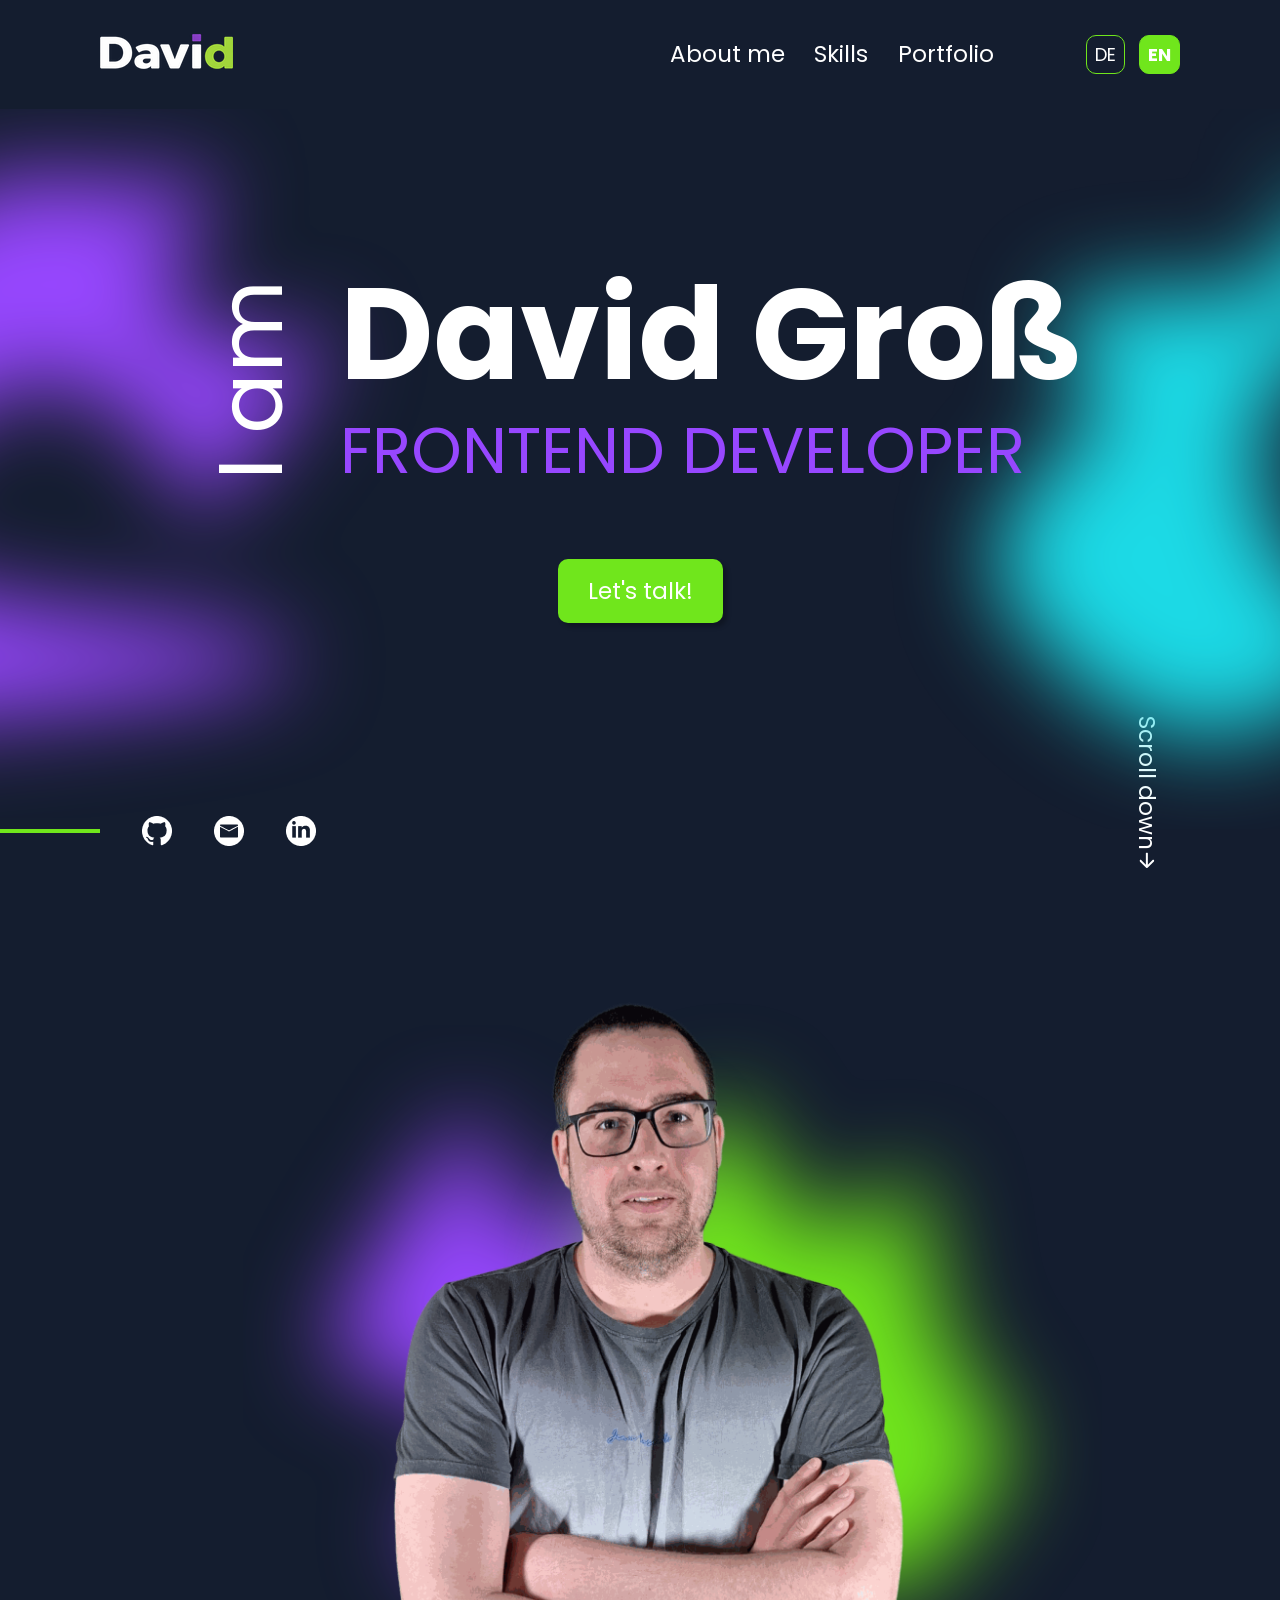
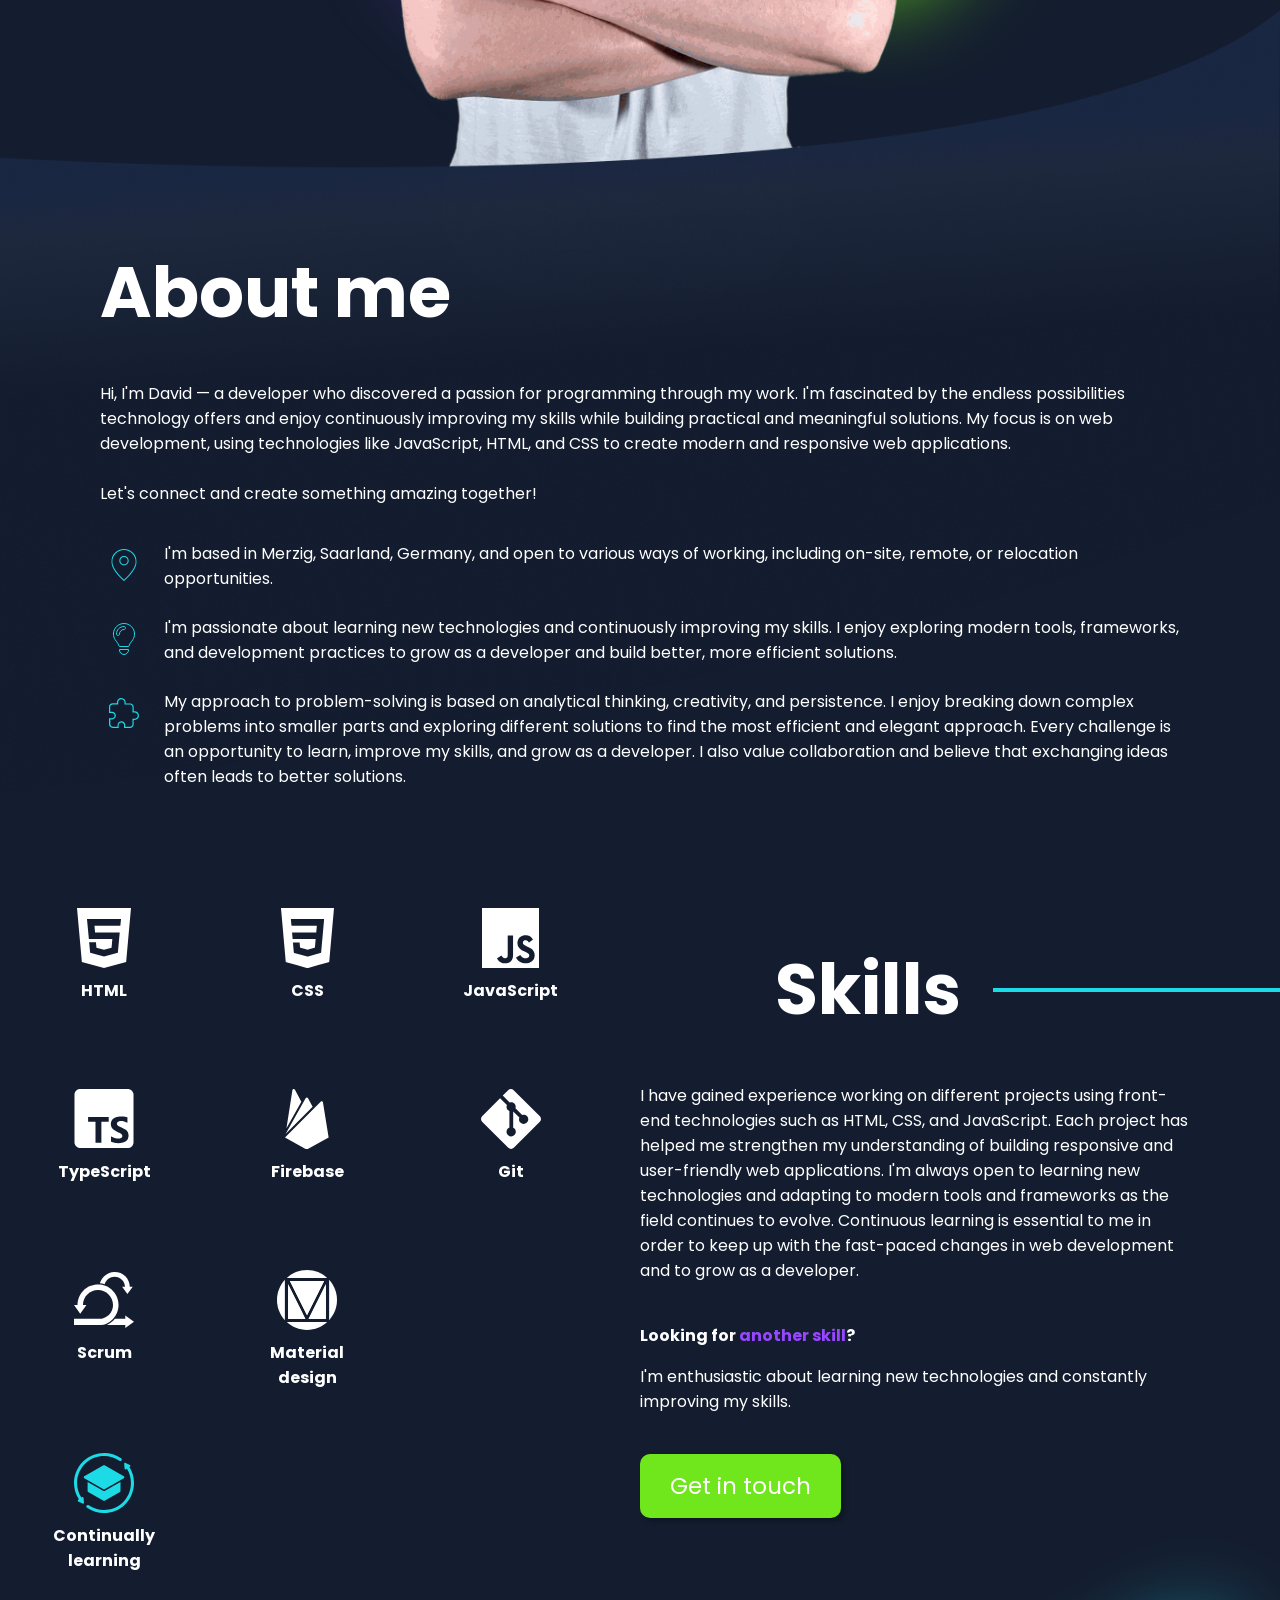
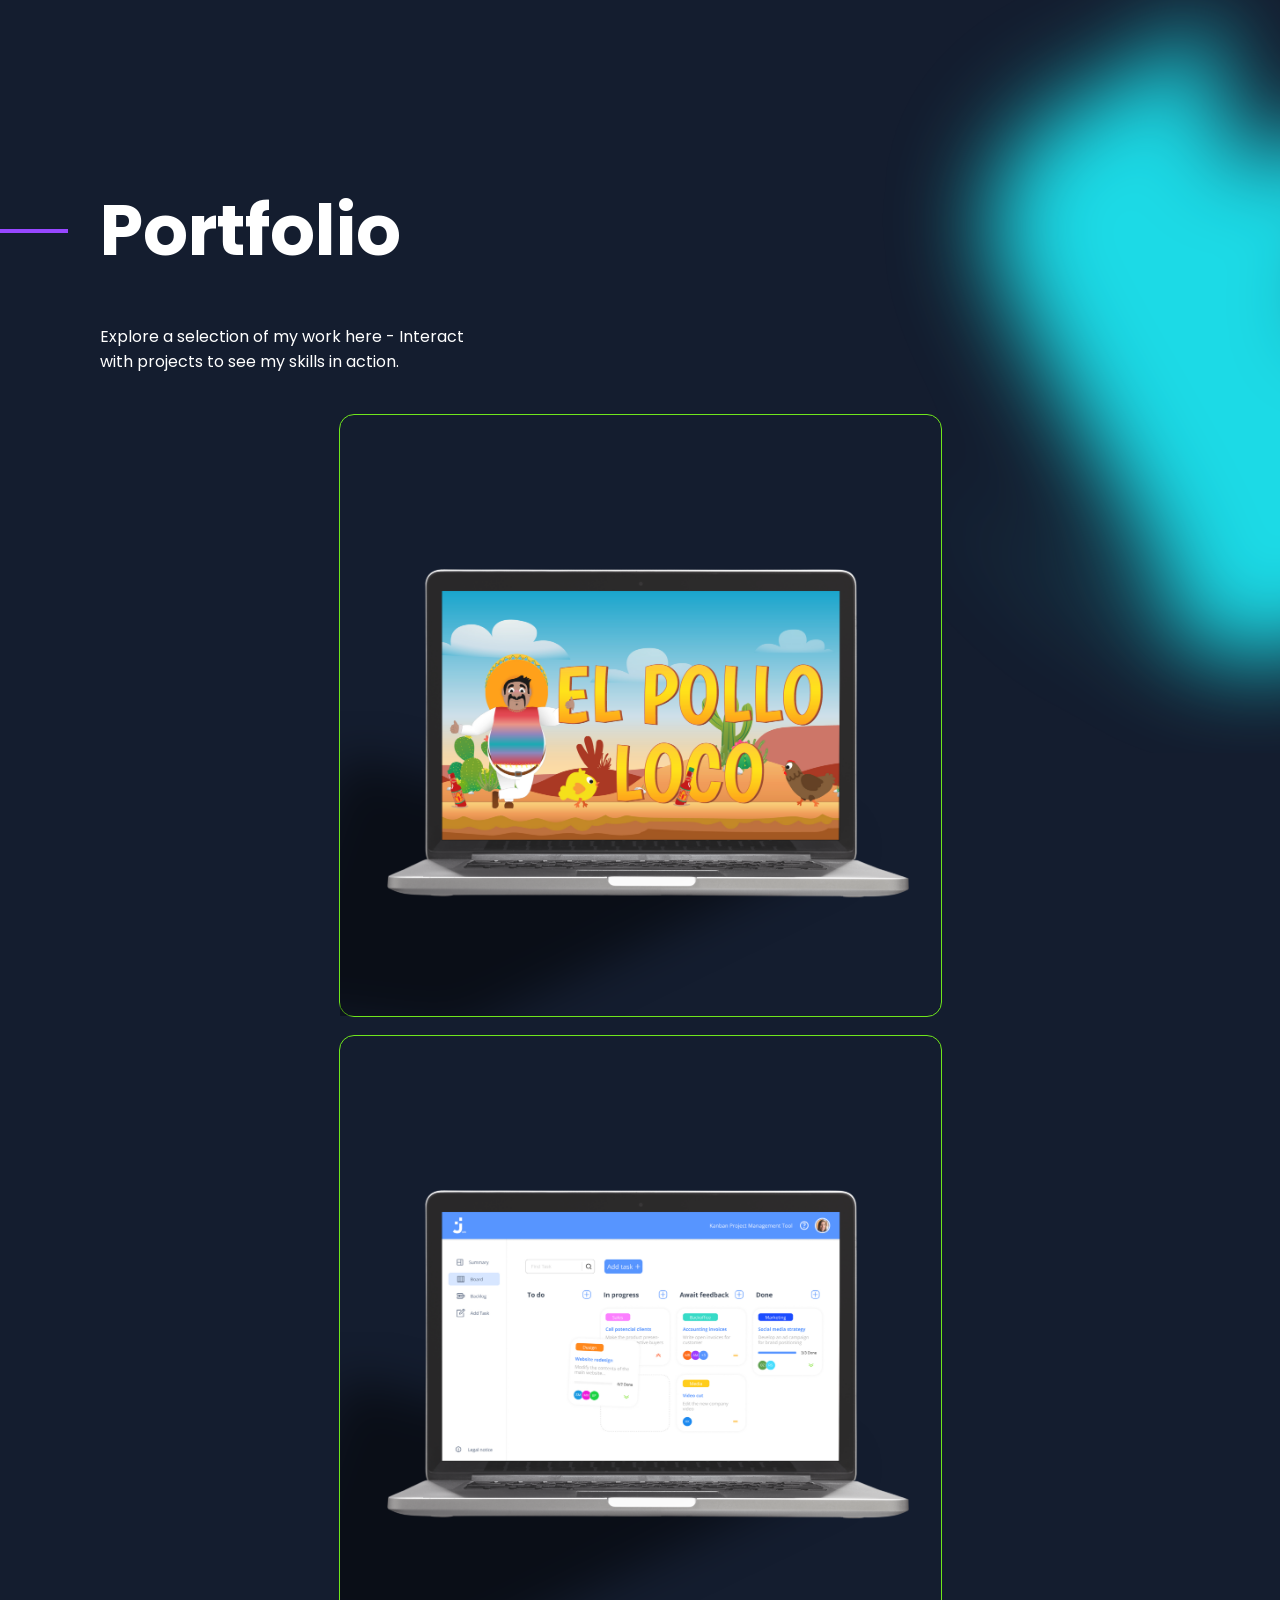
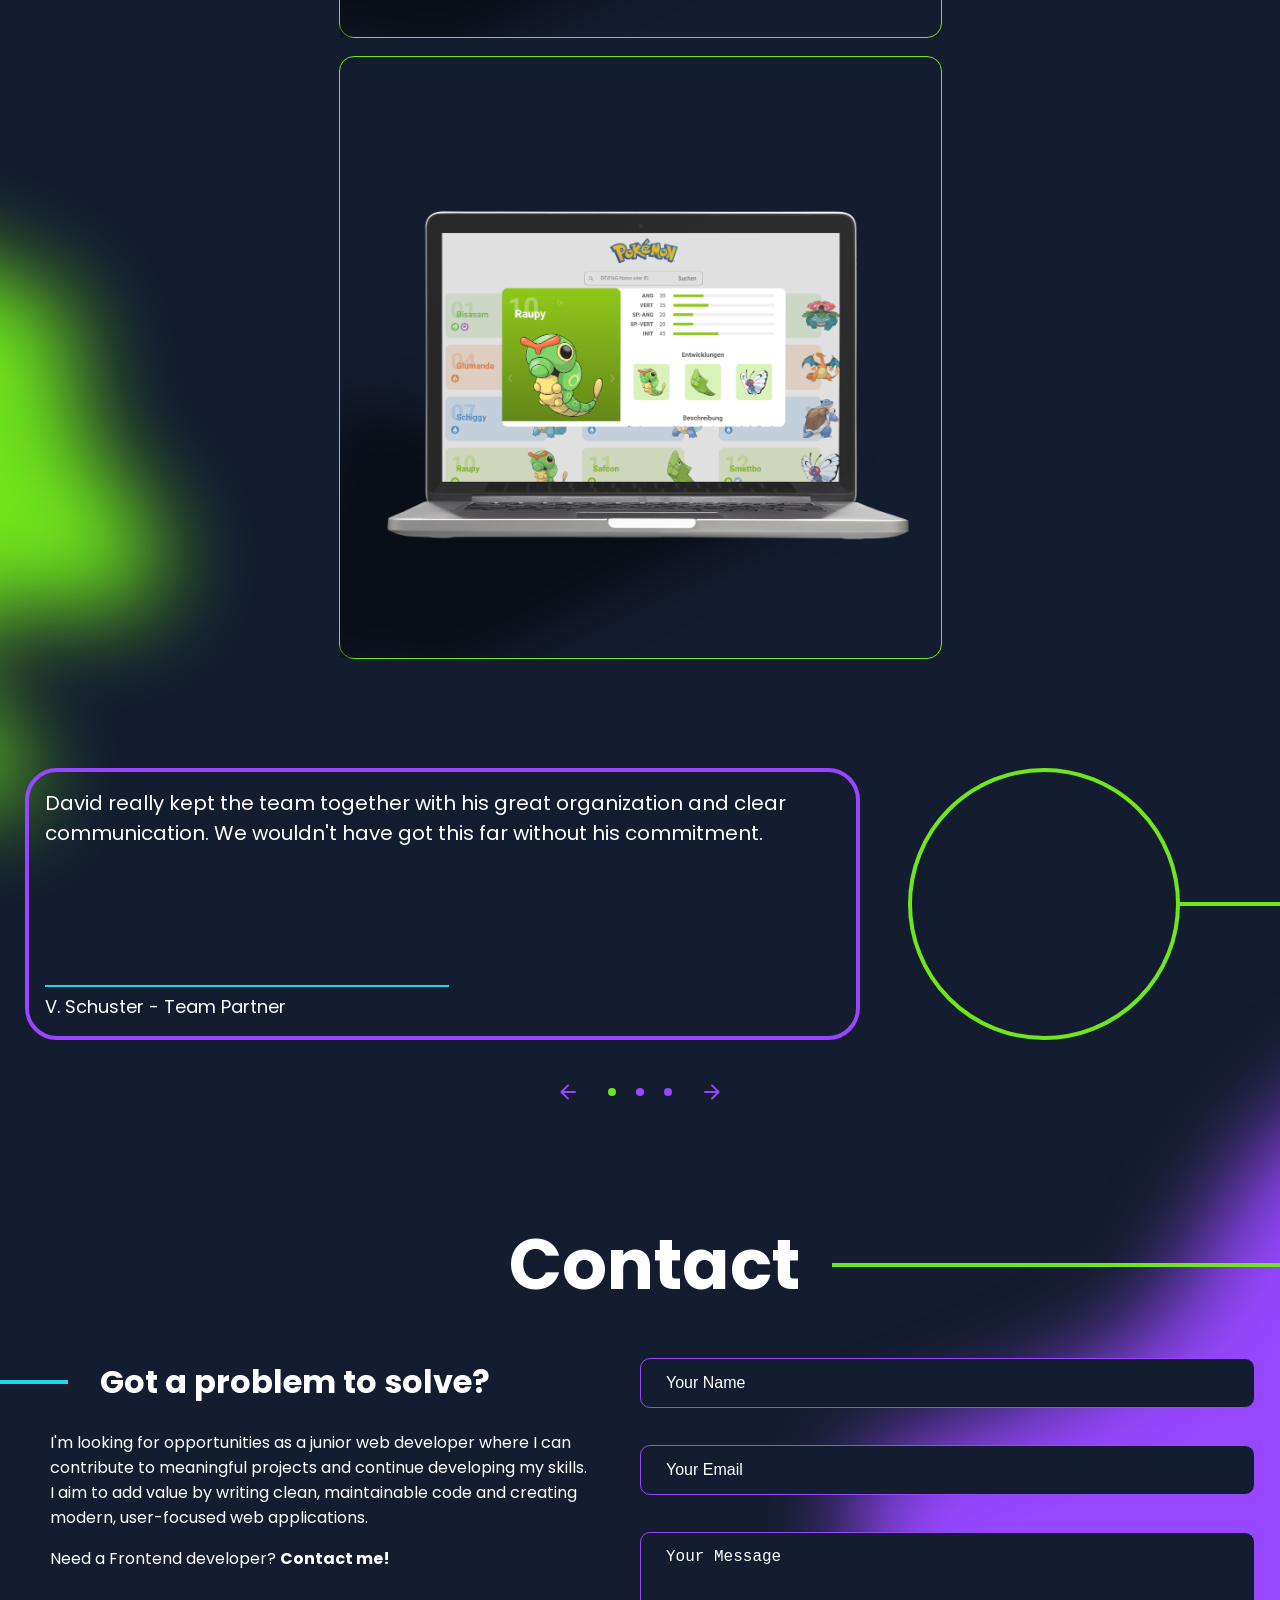
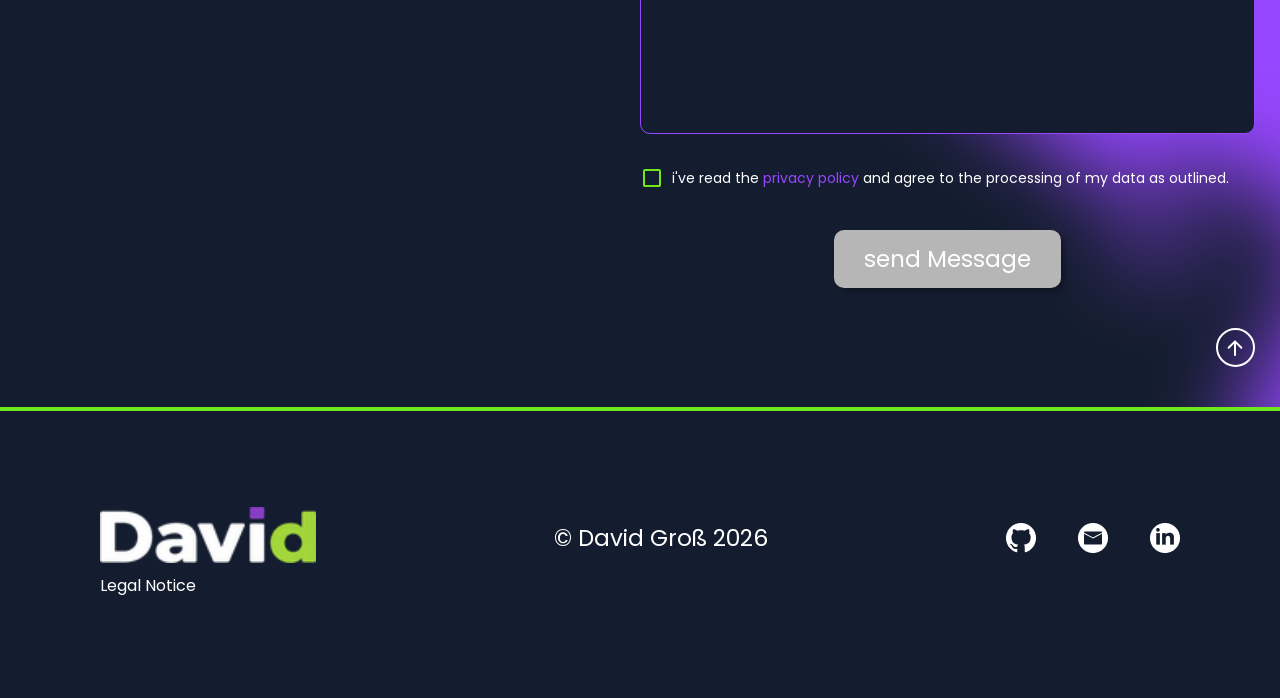
==== commit 86720614: "edit "send message"-btn in form, added translation and edit btn-style" ====
--- a/index.html
+++ b/index.html
@@ -13,9 +13,9 @@
     <section id="overlay" class="overlay d_none">
         <div class="overlay-card">
             <header class="overlay-header">
-                <a id="overlay_nav_to_Landing_section" href="#landing_section"><img src="./assets/img/david.png"
+                <a id="overlay_nav_to_Landing_section" href="#landing_section" title="to landing section"><img src="./assets/img/david.png"
                         alt="my Name"></a>
-                <button id="close_overlay" class="main-nav-burger-menu-btn">
+                <button id="close_overlay" class="main-nav-burger-menu-btn" aria-label="close overlay">
                     <svg width="35" height="32" viewBox="0 0 35 32" fill="none">
                         <path d="M7 5.00024L27.6506 26.7615" stroke="white" stroke-width="2" stroke-linecap="round" />
                         <path d="M7 27L27.46 5.05939" stroke="white" stroke-width="2" stroke-linecap="round" />
@@ -79,7 +79,7 @@
                         <button id="language_en" aria-label="Switch language to English">EN</button>
                     </div>
                 </section>
-                <button id="open_overlay" class="main-nav-burger-menu-btn">
+                <button id="open_overlay" class="main-nav-burger-menu-btn" aria-label="open overlay">
                     <svg width="32" height="30" viewBox="0 0 32 30" fill="none">
                         <path d="M1 1H31" stroke="white" stroke-width="2" stroke-linecap="round" />
                         <path d="M1 15H31" stroke="white" stroke-width="2" stroke-linecap="round" />
@@ -495,9 +495,7 @@
                                 </p>
                             </div>
                             <div class="send-message-btn-df-center-container">
-                                <button id="send_msg_btn" class="send-message-btn" type="button">
-                                    Send message :)
-                                </button>
+                                <button id="send_msg_btn" class="send-message-btn" type="button" data-i18n="form.sendMsg"></button>
                                 <p id="succes_send_msg" class="succes-send-msg d_none" data-i18n="form.succes"></p>
                             </div>
                         </footer>
@@ -538,12 +536,12 @@
                     <p>© David Groß 2026</p>
                     <div>
                         <section class="landing-section-footer-links">
-                            <a href="https://github.com/DavidGrossDev" target="_blank"><img src="./assets/img/github-icon.png"
+                            <a href="https://github.com/DavidGrossDev" target="_blank" title="to my Github-account"><img src="./assets/img/github-icon.png"
                                     alt="GitHub-Icon"></a>
-                            <a href="mailto:d.g1r2o3s4s@gmail.com" target="_blank"><img src="./assets/img/email-icon.png"
+                            <a href="mailto:d.g1r2o3s4s@gmail.com" target="_blank" title="mailto me"><img src="./assets/img/email-icon.png"
                                     alt="Email-Icon"></a>
                             <a href="https://www.linkedin.com/in/david-gro%C3%9F-b38459408/" target="_blank"><img
-                                    src="./assets/img/linkedin-icon.png" alt="Linkedin-Icon"></a>
+                                    src="./assets/img/linkedin-icon.png" alt="Linkedin-Icon" title="to my linked in"></a>
                         </section>
                     </div>
                 </section>
